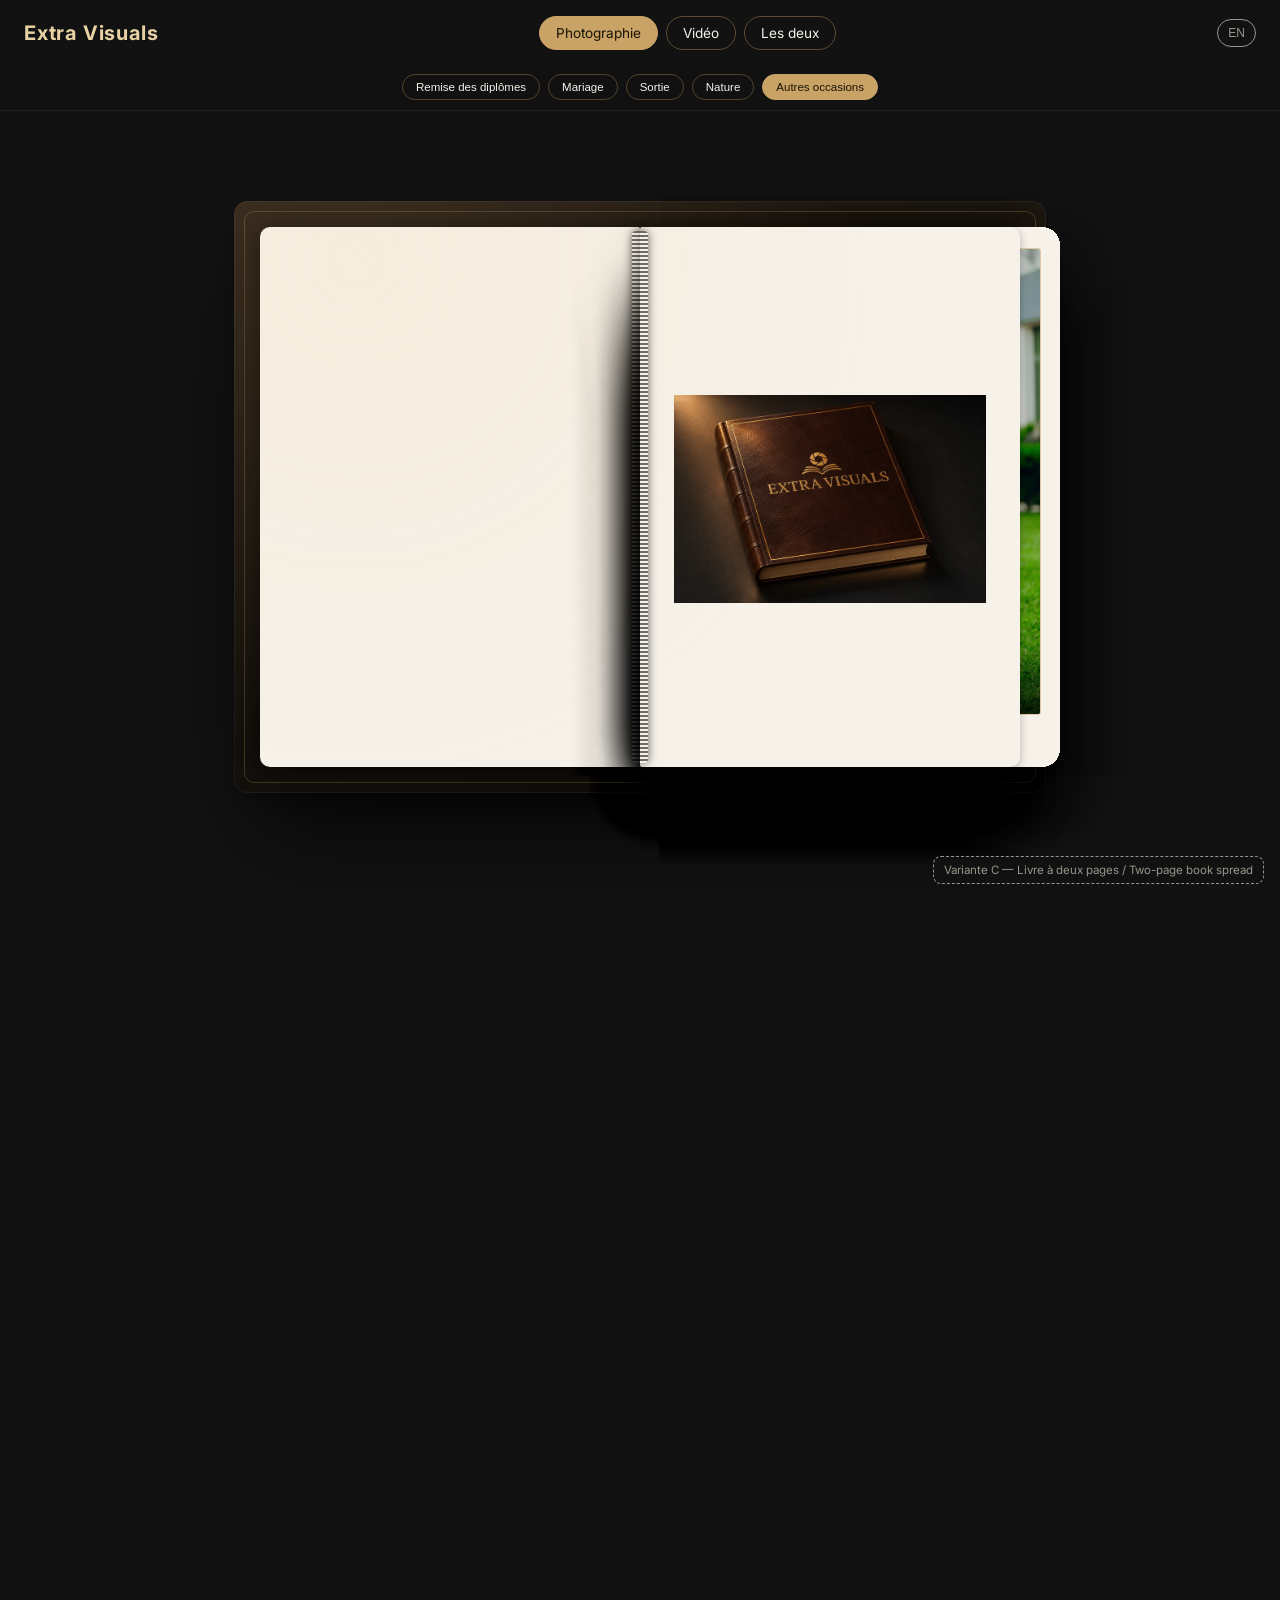
==== variant-c.html @ caba7055 "Initial prototype: Extra Visuals two-page book-flip showcase + booking mockup" ====
<!doctype html>
<html lang="fr">
<head>
<meta charset="utf-8" />
<meta name="viewport" content="width=device-width, initial-scale=1" />
<title>Extra Visuals — Variante C (Livre à deux pages)</title>
<link rel="stylesheet" href="shared/style.css" />
<style>
  /* ---------- closed book (hero) ---------- */
  .closed-book {
    width: min(300px, 62vw);
    margin: 36px auto 0;
    border-radius: 14px;
    overflow: hidden;
    box-shadow:
      0 40px 70px -24px rgba(0,0,0,0.6),
      0 10px 22px -10px rgba(0,0,0,0.45);
  }
  .closed-book img { width: 100%; display: block; }

  /* ---------- category quick-jump nav ---------- */
  .cat-nav {
    position: sticky;
    top: 64px;
    z-index: 40;
    display: flex;
    gap: 8px;
    flex-wrap: wrap;
    justify-content: center;
    padding: 10px 16px;
    background: rgba(18,18,18,0.88);
    backdrop-filter: blur(6px);
    border-bottom: 1px solid rgba(255,255,255,0.06);
  }
  .nav-pill {
    font-size: 0.72rem;
    padding: 6px 13px;
    border-radius: 999px;
    border: 1px solid rgba(201,162,101,0.35);
    background: transparent;
    color: var(--cream);
    cursor: pointer;
    white-space: nowrap;
    transition: background 0.2s, color 0.2s, border-color 0.2s;
  }
  .nav-pill:hover { border-color: var(--gold); }
  .nav-pill[aria-pressed="true"] { background: var(--gold); color: #1a1405; border-color: var(--gold); }

  /* ---------- open two-page spread ---------- */
  .deck { position: relative; }
  .stage {
    position: sticky; top: 0; height: 100vh;
    display: flex; flex-direction: column; align-items: center; justify-content: center;
    overflow: hidden;
  }

  .book-cover {
    position: relative;
    padding: 26px;
    border-radius: 14px;
    background: linear-gradient(160deg, #2b2119, #16120d 55%, #0c0a08);
    box-shadow:
      0 60px 90px -30px rgba(0,0,0,0.8),
      0 12px 30px -14px rgba(0,0,0,0.55),
      inset 0 0 0 1px rgba(255,255,255,0.05);
  }
  .book-cover::before {
    content: ""; position: absolute; inset: 10px;
    border: 1px solid rgba(201,162,101,0.28); border-radius: 10px; pointer-events: none;
  }
  .book-cover::after {
    content: ""; position: absolute; inset: 0; border-radius: 14px;
    background: radial-gradient(circle at 15% 10%, rgba(255,200,120,0.10), transparent 60%);
    pointer-events: none;
  }
  .spine {
    position: absolute; left: 50%; top: 30px; bottom: 30px; width: 16px;
    transform: translateX(-50%);
    border-radius: 4px;
    background: repeating-linear-gradient(to bottom, rgba(0,0,0,0.55) 0 2px, rgba(255,255,255,0.05) 2px 4px);
    box-shadow: 0 0 10px rgba(0,0,0,0.6);
    z-index: 5;
  }
  .pages-wrap {
    position: relative;
    display: flex;
    width: min(760px, 88vw);
    height: min(540px, 60vh);
    box-shadow: 0 0 46px rgba(0,0,0,0.55);
    border-radius: 6px;
  }
  .page-slot { position: relative; width: 50%; height: 100%; }
  .page-slot.right { perspective: 1800px; }

  .page,
  .page-slot.right .face {
    position: absolute; inset: 0;
    background: var(--cream);
    display: flex; flex-direction: column; align-items: center; justify-content: center;
    padding: 22px 20px 18px;
    box-shadow: 0 2px 10px rgba(0,0,0,0.25);
    overflow: hidden;
  }
  .page-slot.left .page { border-radius: 10px 2px 2px 10px; }
  .page-slot.right .face { border-radius: 2px 10px 10px 2px; }

  .page .frame,
  .page-slot.right .face .frame {
    width: 100%; flex: 1;
    border-radius: 2px;
    overflow: hidden;
    position: relative;
    box-shadow: 0 0 0 1px rgba(201,162,101,0.5), 0 0 0 5px var(--cream);
  }
  .page .caption,
  .page-slot.right .face .caption {
    margin-top: 12px;
    font-family: 'Playfair Display', serif;
    font-style: italic;
    font-size: clamp(0.85rem, 1.6vw, 1.1rem);
    color: #2b1d12;
    text-align: center;
  }

  .page-slot.right .card {
    position: absolute; inset: 0;
    transform-style: preserve-3d;
    transform-origin: left center;
    will-change: transform;
  }
  .page-slot.right .face { backface-visibility: hidden; }
  .page-slot.right .face.back {
    transform: rotateY(180deg);
    background: linear-gradient(155deg, #efe7d6, #e2d6ba);
  }

  .cover-flap {
    position: absolute; inset: 0;
    transform-style: preserve-3d;
    transform-origin: left center;
    will-change: transform;
    z-index: 999;
  }
  .cover-flap .face {
    position: absolute; inset: 0;
    backface-visibility: hidden;
    border-radius: 2px 10px 10px 2px;
    overflow: hidden;
    background: linear-gradient(155deg, #2b2119, #16120d 55%, #0c0a08);
    display: flex; align-items: center; justify-content: center;
  }
  .cover-flap .face img {
    max-width: 92%; max-height: 92%; object-fit: contain;
  }

  .shade-overlay {
    position: absolute; inset: 0; background: #000; opacity: 0;
    pointer-events: none; z-index: 3;
  }
  .reveal-shadow {
    position: absolute; inset: 0;
    background: linear-gradient(to right, rgba(0,0,0,0.5), transparent 55%);
    opacity: 0; pointer-events: none;
  }

  .variant-tag {
    position: fixed; bottom: 16px; right: 16px; z-index: 60;
    font-size: 0.72rem; color: var(--muted);
    border: 1px dashed var(--muted); padding: 6px 10px; border-radius: 8px;
    background: rgba(18,18,18,0.8);
  }

  @media (max-width: 620px) {
    .book-cover { padding: 14px; }
    .pages-wrap { width: min(560px, 94vw); height: min(380px, 54vh); }
    .page, .page-slot.right .face { padding: 12px 10px 10px; }
    .page .caption, .page-slot.right .face .caption { font-size: 0.74rem; margin-top: 8px; }
    .spine { width: 10px; }
    .cat-nav { top: 56px; }
  }
</style>
</head>
<body data-lang="fr" data-service="photography">

<div class="topbar" id="top">
  <a class="brand" href="#top">Extra Visuals</a>
  <div class="services">
    <button class="svc-btn" data-svc="photography" aria-pressed="true">
      <span class="fr">Photographie</span><span class="en">Photography</span>
    </button>
    <button class="svc-btn" data-svc="video">
      <span class="fr">Vidéo</span><span class="en">Video</span>
    </button>
    <button class="svc-btn" data-svc="both">
      <span class="fr">Les deux</span><span class="en">Both</span>
    </button>
  </div>
  <button class="lang-toggle" id="langBtn">EN</button>
</div>

<div class="cat-nav" id="catNav"></div>

<main id="decks"></main>

<div class="site-footer">
  <p class="fr">Prototype d'animation — aucune réservation réelle n'est enregistrée ici.</p>
  <p class="en">Animation prototype — no real booking is recorded here.</p>
</div>

<div class="variant-tag">Variante C — Livre à deux pages / Two-page book spread</div>

<script src="shared/data.js"></script>
<script>
  const root = document.getElementById('decks');
  const catNav = document.getElementById('catNav');

  function pageInner(entry) {
    let thumb;
    if (entry.img) {
      thumb = `<img src="${entry.img}" alt="" loading="lazy" style="width:100%;height:100%;object-fit:cover;display:block;" />`;
    } else {
      const bg = gradientFor(entry.seed);
      thumb = entry.kind === 'video'
        ? `<div class="video-thumb" style="background:${bg}"><div class="play"></div></div>`
        : `<div class="photo-thumb" style="background:${bg}"><div class="camera"></div></div>`;
    }
    const overlay = `
      <div class="overlay">
        <button class="cta primary" onclick="location.href='booking.html'">
          <span class="fr">${STRINGS.fr.bookNow}</span><span class="en">${STRINGS.en.bookNow}</span>
        </button>
        <button class="cta ghost" onclick="location.href='booking.html'">
          <span class="fr">${STRINGS.fr.checkAvail}</span><span class="en">${STRINGS.en.checkAvail}</span>
        </button>
      </div>`;
    return `<div class="frame">${thumb}${overlay}</div><div class="caption"><span class="fr">${entry.catFr}</span><span class="en">${entry.catEn}</span></div>`;
  }

  function flattenForService(service) {
    const svcList = service === 'both' ? ['photography', 'video'] : [service];
    const flat = [];
    svcList.forEach((svc) => {
      CATEGORIES[svc].forEach((cat) => {
        itemsFor(cat, 3).forEach((item) => {
          flat.push({ ...item, catKey: cat.key, catFr: cat.fr, catEn: cat.en });
        });
      });
    });
    return flat;
  }

  function buildCard(entry, i, total) {
    const card = document.createElement('div');
    card.className = 'card';
    card.style.zIndex = total - i;
    card.dataset.i = i;

    const front = document.createElement('div');
    front.className = 'face front';
    front.innerHTML = pageInner(entry);

    const shade = document.createElement('div');
    shade.className = 'shade-overlay';
    front.appendChild(shade);

    const back = document.createElement('div');
    back.className = 'face back';

    const revealShadow = document.createElement('div');
    revealShadow.className = 'reveal-shadow';

    card.appendChild(front);
    card.appendChild(back);
    card.appendChild(revealShadow);
    return card;
  }

  function buildCatNav(flat) {
    catNav.innerHTML = '';
    const seen = new Set();
    flat.forEach((entry, idx) => {
      if (seen.has(entry.catKey)) return;
      seen.add(entry.catKey);
      const btn = document.createElement('button');
      btn.className = 'nav-pill';
      btn.dataset.idx = idx;
      btn.dataset.cat = entry.catKey;
      btn.innerHTML = `<span class="fr">${entry.catFr}</span><span class="en">${entry.catEn}</span>`;
      btn.addEventListener('click', () => jumpToIndex(idx));
      catNav.appendChild(btn);
    });
  }

  function jumpToIndex(idx) {
    const deck = document.querySelector('.deck');
    if (!deck) return;
    const n = deck._items.length;
    const totalSteps = n + 1;
    const rect = deck.getBoundingClientRect();
    const deckTop = window.scrollY + rect.top;
    const total = deck.offsetHeight - window.innerHeight;
    const target = deckTop + ((idx + 1) / totalSteps) * total;
    window.scrollTo({ top: Math.max(target, 0), behavior: 'smooth' });
  }

  function render(service) {
    root.innerHTML = '';
    const flat = flattenForService(service);
    const n = flat.length;

    const deck = document.createElement('section');
    deck.className = 'deck';
    deck.style.height = `${(n + 1) * 95}vh`;
    deck._items = flat;

    const stage = document.createElement('div');
    stage.className = 'stage';

    const cover = document.createElement('div');
    cover.className = 'book-cover';
    const spine = document.createElement('div');
    spine.className = 'spine';
    const pagesWrap = document.createElement('div');
    pagesWrap.className = 'pages-wrap';

    const leftSlot = document.createElement('div');
    leftSlot.className = 'page-slot left';
    const leftPage = document.createElement('div');
    leftPage.className = 'page';
    leftSlot.appendChild(leftPage);
    deck._leftPage = leftPage;
    deck.dataset.leftIdx = 'blank';

    const rightSlot = document.createElement('div');
    rightSlot.className = 'page-slot right';
    flat.forEach((entry, i) => rightSlot.appendChild(buildCard(entry, i, n)));

    const coverFlap = document.createElement('div');
    coverFlap.className = 'cover-flap';
    coverFlap.innerHTML = `<div class="face"><img src="assets/cover.webp" alt="Extra Visuals" /></div>`;
    rightSlot.appendChild(coverFlap);
    deck._coverFlap = coverFlap;

    pagesWrap.appendChild(leftSlot);
    pagesWrap.appendChild(rightSlot);
    cover.appendChild(spine);
    cover.appendChild(pagesWrap);
    stage.appendChild(cover);
    deck.appendChild(stage);
    root.appendChild(deck);

    buildCatNav(flat);
    updateBooks();
  }

  function clamp(v, a, b) { return Math.max(a, Math.min(b, v)); }

  // A single turn-progress formula reused for the cover and every page:
  // full opacity for the first half of the turn, fading out over the second
  // half — this guarantees the (mirrored) reverse of a turning face never
  // shows, regardless of whether the renderer honours backface-visibility.
  function turnOpacity(local) {
    return local <= 0.5 ? 1 : 1 - (local - 0.5) * 2;
  }

  function updateBooks() {
    document.querySelectorAll('.deck').forEach((deck) => {
      const items = deck._items;
      const n = items.length;
      const totalSteps = n + 1; // step 0 = cover opening, steps 1..n = item 0..n-1 flipping

      const rect = deck.getBoundingClientRect();
      const total = rect.height - window.innerHeight;
      const scrolled = clamp(-rect.top, 0, Math.max(total, 1));
      const progress = total > 0 ? scrolled / total : 0;

      const pos = progress * totalSteps;
      const current = Math.floor(clamp(pos, 0, totalSteps - 0.0001));
      const currentLocal = clamp(pos - current, 0, 1);

      const inCoverPhase = current === 0;
      const itemIdx = inCoverPhase ? 0 : current - 1;
      const itemLocal = inCoverPhase ? 0 : currentLocal;
      const coverLocal = inCoverPhase ? currentLocal : 1;

      // cover flap
      const flap = deck._coverFlap;
      flap.style.transform = `rotateY(${-180 * coverLocal}deg)`;
      flap.style.opacity = `${turnOpacity(coverLocal)}`;
      flap.style.pointerEvents = coverLocal > 0 ? 'none' : 'auto';
      flap.style.visibility = coverLocal >= 1 ? 'hidden' : 'visible';

      // left page: blank ("inside front cover") until a page has actually settled
      let leftIdx = null;
      if (!inCoverPhase) {
        leftIdx = itemLocal >= 0.5 ? itemIdx : itemIdx - 1;
        if (leftIdx < 0) leftIdx = null;
      }
      const leftKey = leftIdx === null ? 'blank' : String(leftIdx);
      if (deck.dataset.leftIdx !== leftKey) {
        deck.dataset.leftIdx = leftKey;
        deck._leftPage.innerHTML = leftIdx === null ? '' : pageInner(items[leftIdx]);
        if (leftIdx !== null) {
          const activeCat = items[leftIdx].catKey;
          catNav.querySelectorAll('.nav-pill').forEach((btn) => {
            btn.setAttribute('aria-pressed', btn.dataset.cat === activeCat ? 'true' : 'false');
          });
        }
      }

      deck.querySelectorAll('.page-slot.right .card').forEach((card) => {
        const idx = Number(card.dataset.i);
        const shade = card.querySelector('.shade-overlay');
        const reveal = card.querySelector('.reveal-shadow');

        if (idx < itemIdx) {
          card.style.transform = `rotateY(-180deg)`;
          card.style.pointerEvents = 'none';
          card.style.opacity = '0';
          card.style.visibility = 'hidden';
          if (shade) shade.style.opacity = '0';
          if (reveal) reveal.style.opacity = '0';
        } else if (idx === itemIdx) {
          card.style.visibility = 'visible';
          card.style.transform = `rotateY(${-180 * itemLocal}deg)`;
          card.style.pointerEvents = itemLocal > 0.5 || inCoverPhase ? 'none' : 'auto';
          card.style.opacity = `${turnOpacity(itemLocal)}`;
          if (shade) shade.style.opacity = `${Math.sin(itemLocal * Math.PI) * 0.5}`;
          if (reveal) reveal.style.opacity = '0';
        } else {
          const depth = idx - itemIdx;
          card.style.visibility = 'visible';
          card.style.opacity = '1';
          card.style.transform = `translateY(${depth * 4}px) scale(${1 - depth * 0.015}) rotateY(0deg)`;
          card.style.pointerEvents = 'none';
          if (shade) shade.style.opacity = '0';
          if (reveal) reveal.style.opacity = depth === 1 ? `${(1 - itemLocal) * 0.35}` : '0';
        }
      });
    });
  }

  let ticking = false;
  window.addEventListener('scroll', () => {
    if (!ticking) {
      requestAnimationFrame(() => { updateBooks(); ticking = false; });
      ticking = true;
    }
  });
  window.addEventListener('resize', updateBooks);

  document.querySelectorAll('.svc-btn').forEach((btn) => {
    btn.addEventListener('click', () => {
      document.querySelectorAll('.svc-btn').forEach((b) => b.setAttribute('aria-pressed', 'false'));
      btn.setAttribute('aria-pressed', 'true');
      document.body.setAttribute('data-service', btn.dataset.svc);
      render(btn.dataset.svc);
      window.scrollTo({ top: 0, behavior: 'instant' });
    });
  });

  document.getElementById('langBtn').addEventListener('click', () => {
    const b = document.body;
    const next = b.getAttribute('data-lang') === 'fr' ? 'en' : 'fr';
    b.setAttribute('data-lang', next);
    document.getElementById('langBtn').textContent = next === 'fr' ? 'EN' : 'FR';
  });

  render('photography');
</script>
</body>
</html>
---- shared/style.css ----
@import url('https://fonts.googleapis.com/css2?family=Playfair+Display:wght@600;700&family=Inter:wght@400;500;600&display=swap');

:root {
  color-scheme: dark;
  --ink: #121212;
  --panel: #1a1a1a;
  --cream: #f6f1e9;
  --gold: #c9a265;
  --gold-soft: #e7d2a4;
  --muted: #9a958b;
}

* { box-sizing: border-box; }
html, body { margin: 0; padding: 0; }
body {
  background: var(--ink);
  color: var(--cream);
  font-family: 'Inter', sans-serif;
  overflow-x: hidden;
}
h1, h2, h3 { font-family: 'Playfair Display', serif; margin: 0; }

/* language toggle */
body[data-lang="fr"] .en { display: none; }
body[data-lang="en"] .fr { display: none; }

a { color: inherit; text-decoration: none; }

/* ---------- top bar ---------- */
.topbar {
  position: fixed;
  top: 0; left: 0; right: 0;
  z-index: 50;
  display: flex;
  align-items: center;
  justify-content: space-between;
  padding: 16px 24px;
  background: linear-gradient(to bottom, rgba(18,18,18,0.95), rgba(18,18,18,0));
  backdrop-filter: blur(4px);
}
.brand { font-size: 1.25rem; font-weight: 700; letter-spacing: 0.04em; color: var(--gold-soft); }
.services { display: flex; gap: 8px; }
.svc-btn {
  font-family: 'Inter', sans-serif;
  font-size: 0.85rem;
  padding: 8px 16px;
  border-radius: 999px;
  border: 1px solid rgba(201,162,101,0.4);
  background: transparent;
  color: var(--cream);
  cursor: pointer;
  transition: all 0.2s ease;
}
.svc-btn:hover { border-color: var(--gold); }
.svc-btn[aria-pressed="true"] { background: var(--gold); color: #1a1405; border-color: var(--gold); }
.lang-toggle {
  font-size: 0.75rem;
  padding: 6px 10px;
  border-radius: 999px;
  border: 1px solid var(--muted);
  background: transparent;
  color: var(--muted);
  cursor: pointer;
}
.lang-toggle:hover { color: var(--cream); border-color: var(--cream); }

/* ---------- hero ---------- */
.hero {
  min-height: 70vh;
  display: flex;
  flex-direction: column;
  align-items: center;
  justify-content: center;
  text-align: center;
  padding: 120px 24px 40px;
}
.hero .kicker { color: var(--gold); font-size: 0.85rem; letter-spacing: 0.15em; text-transform: uppercase; margin-bottom: 12px; }
.hero h1 { font-size: clamp(2rem, 5vw, 3.4rem); max-width: 820px; line-height: 1.15; }
.hero p { color: var(--muted); margin-top: 16px; font-size: 1rem; }
.scroll-hint { margin-top: 48px; font-size: 0.75rem; color: var(--muted); letter-spacing: 0.1em; text-transform: uppercase; }
.scroll-hint::after { content: "↓"; display: block; margin-top: 6px; animation: bob 1.6s ease-in-out infinite; }
@keyframes bob { 0%,100% { transform: translateY(0); } 50% { transform: translateY(6px); } }

/* ---------- category label ---------- */
.cat-label {
  font-size: clamp(1.4rem, 3vw, 2rem);
  color: var(--gold-soft);
  display: flex;
  align-items: center;
  gap: 10px;
}
.cat-label .idx { color: var(--muted); font-family: 'Inter', sans-serif; font-size: 0.9rem; }

/* ---------- card (shared look) ---------- */
.card {
  position: relative;
  width: min(420px, 82vw);
  border-radius: 18px;
  overflow: hidden;
  box-shadow: 0 30px 60px -20px rgba(0,0,0,0.6);
  background: var(--panel);
}
.card img { width: 100%; height: 100%; object-fit: cover; display: block; }
.card .video-thumb {
  width: 100%; height: 100%;
  background: linear-gradient(135deg, #2a2a2a, #3a3326, #2a2a2a);
  display: flex; align-items: center; justify-content: center;
  position: relative;
}
.card .video-thumb .play {
  width: 64px; height: 64px; border-radius: 50%;
  background: rgba(201,162,101,0.9);
  display: flex; align-items: center; justify-content: center;
}
.card .video-thumb .play::after {
  content: "";
  border-left: 18px solid #1a1a1a;
  border-top: 11px solid transparent;
  border-bottom: 11px solid transparent;
  margin-left: 4px;
}
.card .photo-thumb {
  width: 100%; height: 100%;
  display: flex; align-items: center; justify-content: center;
}
.card .photo-thumb .camera {
  width: 72px; height: 50px;
  border-radius: 10px;
  background: rgba(246,241,233,0.12);
  position: relative;
}
.card .photo-thumb .camera::before {
  content: "";
  position: absolute; top: -11px; left: 16px;
  width: 22px; height: 13px;
  border-radius: 4px 4px 0 0;
  background: rgba(246,241,233,0.12);
}
.card .photo-thumb .camera::after {
  content: "";
  position: absolute; inset: 0; margin: auto;
  width: 24px; height: 24px;
  border-radius: 50%;
  border: 3px solid rgba(201,162,101,0.9);
}
.card .overlay {
  position: absolute; left: 0; right: 0; bottom: 0;
  padding: 18px;
  background: linear-gradient(to top, rgba(0,0,0,0.75), rgba(0,0,0,0));
  display: flex; gap: 8px; flex-wrap: wrap;
}
.cta {
  font-size: 0.78rem;
  padding: 9px 14px;
  border-radius: 999px;
  font-weight: 600;
  cursor: pointer;
  border: none;
}
.cta.primary { background: var(--gold); color: #1a1405; }
.cta.ghost { background: rgba(255,255,255,0.12); color: var(--cream); border: 1px solid rgba(255,255,255,0.3); }

/* ---------- footer ---------- */
.site-footer {
  text-align: center;
  padding: 60px 24px 100px;
  color: var(--muted);
  font-size: 0.85rem;
}
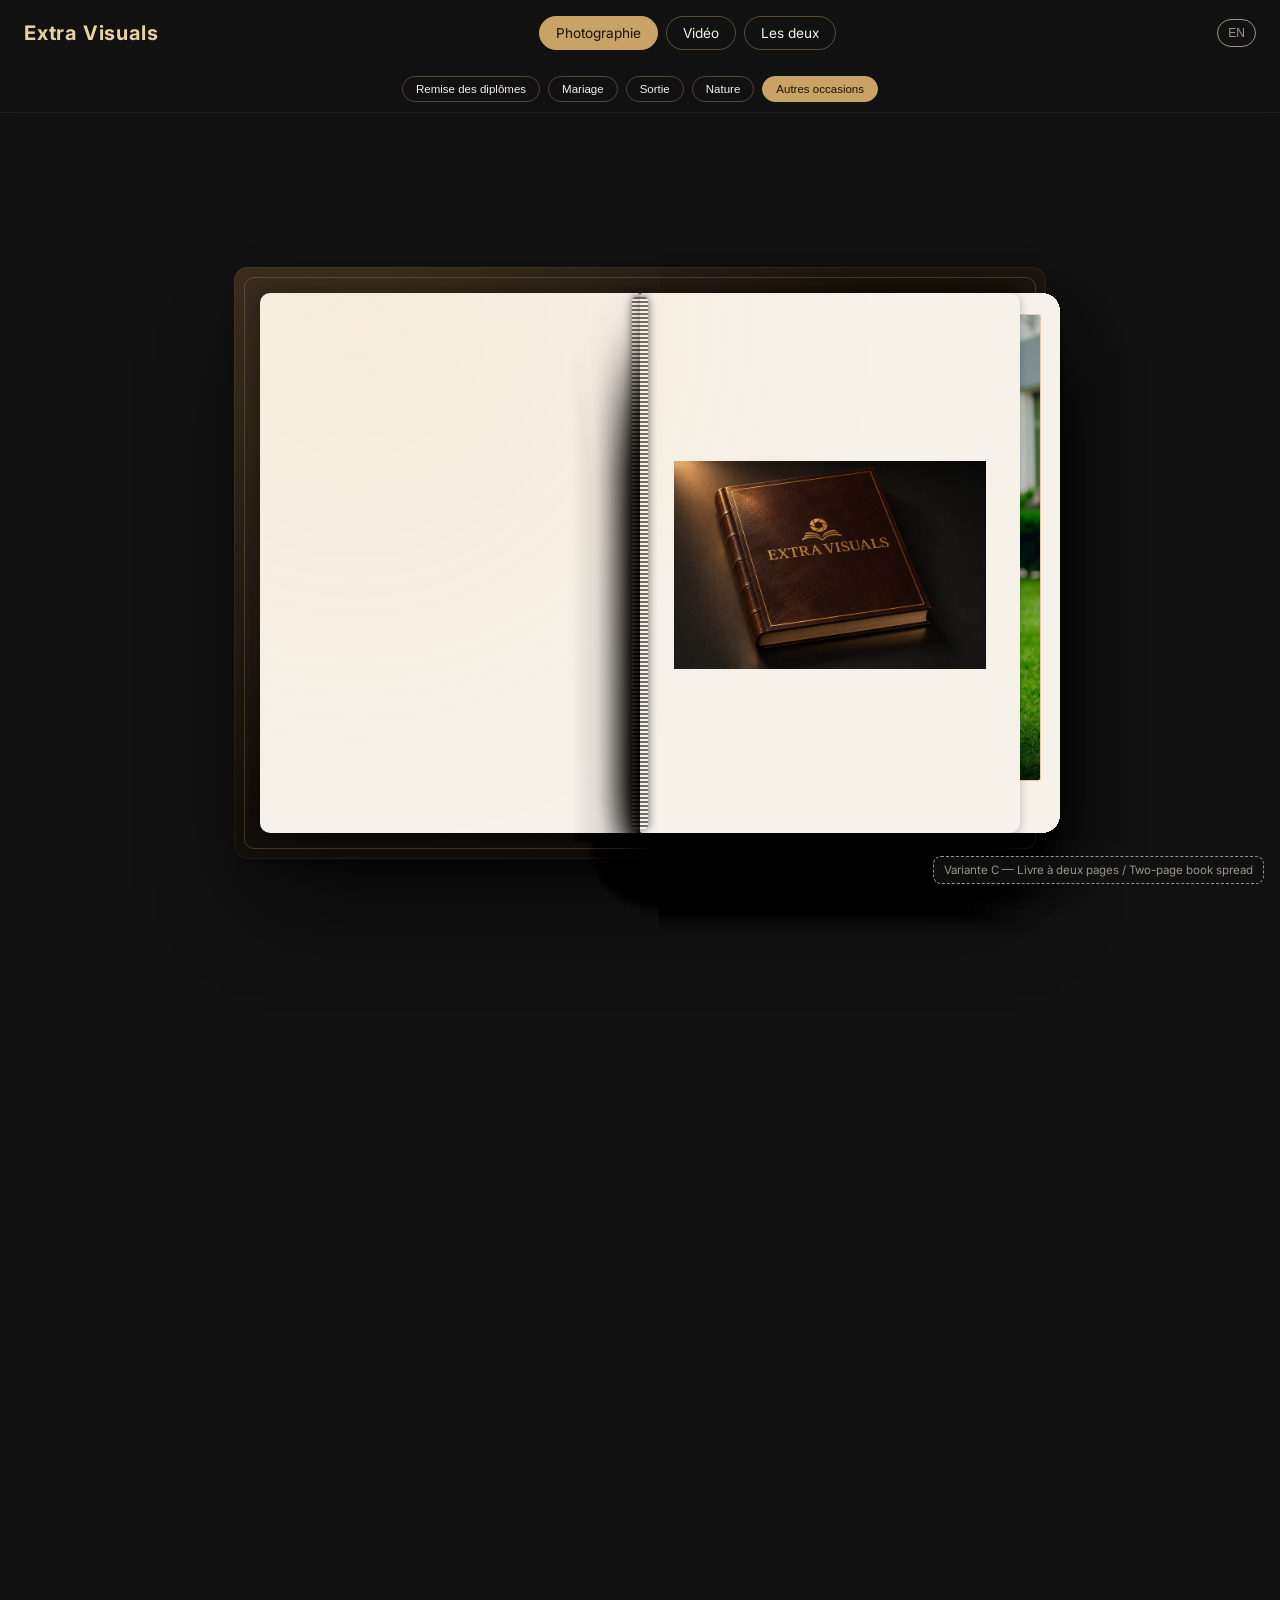
==== commit 2c78efda: "Fix mobile layout: stick topbar+nav together, prevent book overflow" ====
--- a/variant-c.html
+++ b/variant-c.html
@@ -18,10 +18,19 @@
   }
   .closed-book img { width: 100%; display: block; }
 
+  /* topbar + category nav stick together as one unit, so neither has to
+     guess the other's height (which changes when the topbar wraps on
+     narrow screens) */
+  .sticky-head {
+    position: sticky;
+    top: 0;
+    z-index: 50;
+  }
+  .sticky-head .topbar { position: static; }
+
   /* ---------- category quick-jump nav ---------- */
   .cat-nav {
-    position: sticky;
-    top: 64px;
+    position: static;
     z-index: 40;
     display: flex;
     gap: 8px;
@@ -176,29 +185,33 @@
     .page, .page-slot.right .face { padding: 12px 10px 10px; }
     .page .caption, .page-slot.right .face .caption { font-size: 0.74rem; margin-top: 8px; }
     .spine { width: 10px; }
-    .cat-nav { top: 56px; }
+  }
+
+  @media (max-width: 460px) {
+    .pages-wrap { width: calc(100vw - 56px); }
   }
 </style>
 </head>
 <body data-lang="fr" data-service="photography">
 
-<div class="topbar" id="top">
-  <a class="brand" href="#top">Extra Visuals</a>
-  <div class="services">
-    <button class="svc-btn" data-svc="photography" aria-pressed="true">
-      <span class="fr">Photographie</span><span class="en">Photography</span>
-    </button>
-    <button class="svc-btn" data-svc="video">
-      <span class="fr">Vidéo</span><span class="en">Video</span>
-    </button>
-    <button class="svc-btn" data-svc="both">
-      <span class="fr">Les deux</span><span class="en">Both</span>
-    </button>
+<div class="sticky-head" id="top">
+  <div class="topbar">
+    <a class="brand" href="#top">Extra Visuals</a>
+    <div class="services">
+      <button class="svc-btn" data-svc="photography" aria-pressed="true">
+        <span class="fr">Photographie</span><span class="en">Photography</span>
+      </button>
+      <button class="svc-btn" data-svc="video">
+        <span class="fr">Vidéo</span><span class="en">Video</span>
+      </button>
+      <button class="svc-btn" data-svc="both">
+        <span class="fr">Les deux</span><span class="en">Both</span>
+      </button>
+    </div>
+    <button class="lang-toggle" id="langBtn">EN</button>
   </div>
-  <button class="lang-toggle" id="langBtn">EN</button>
+  <div class="cat-nav" id="catNav"></div>
 </div>
-
-<div class="cat-nav" id="catNav"></div>
 
 <main id="decks"></main>
 
--- a/shared/style.css
+++ b/shared/style.css
@@ -63,6 +63,11 @@
   cursor: pointer;
 }
 .lang-toggle:hover { color: var(--cream); border-color: var(--cream); }
+
+@media (max-width: 640px) {
+  .topbar { flex-wrap: wrap; row-gap: 8px; padding: 12px 16px; }
+  .services { order: 3; flex: 1 1 100%; justify-content: center; flex-wrap: wrap; }
+}
 
 /* ---------- hero ---------- */
 .hero {
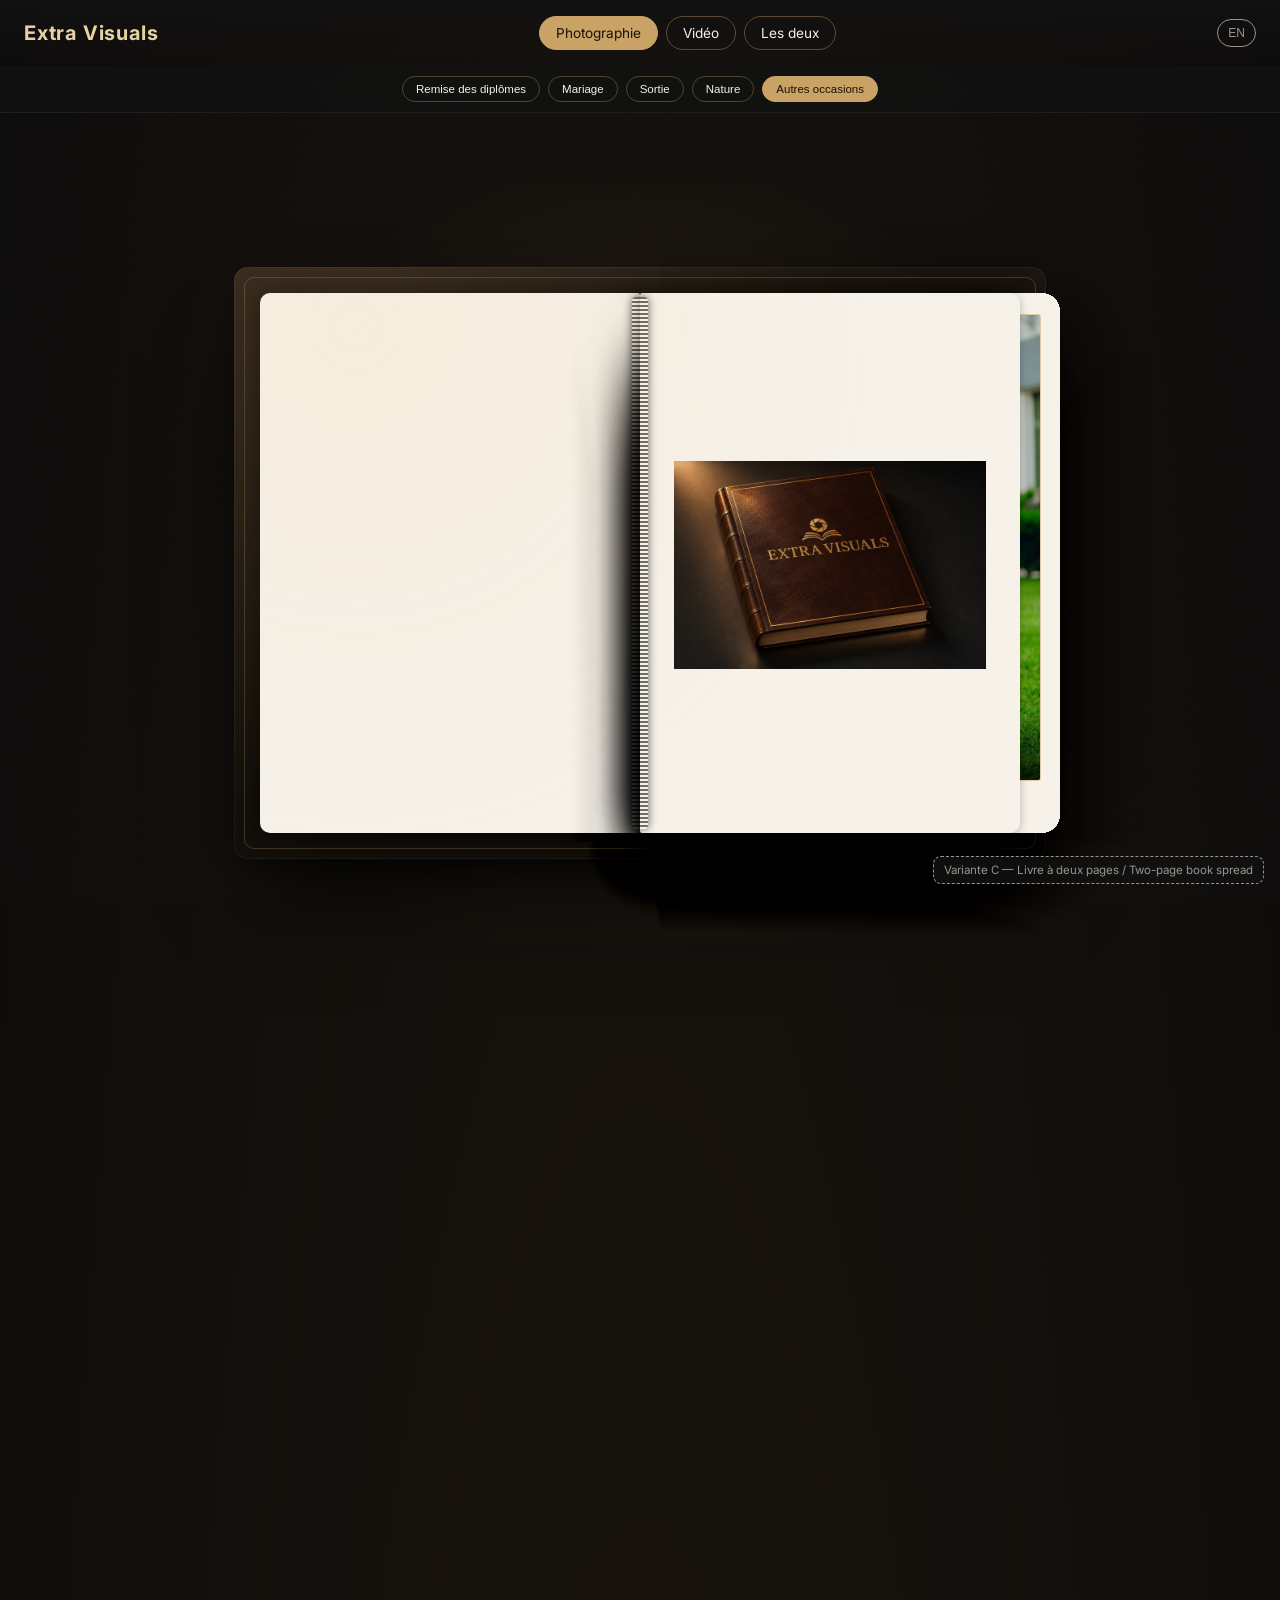
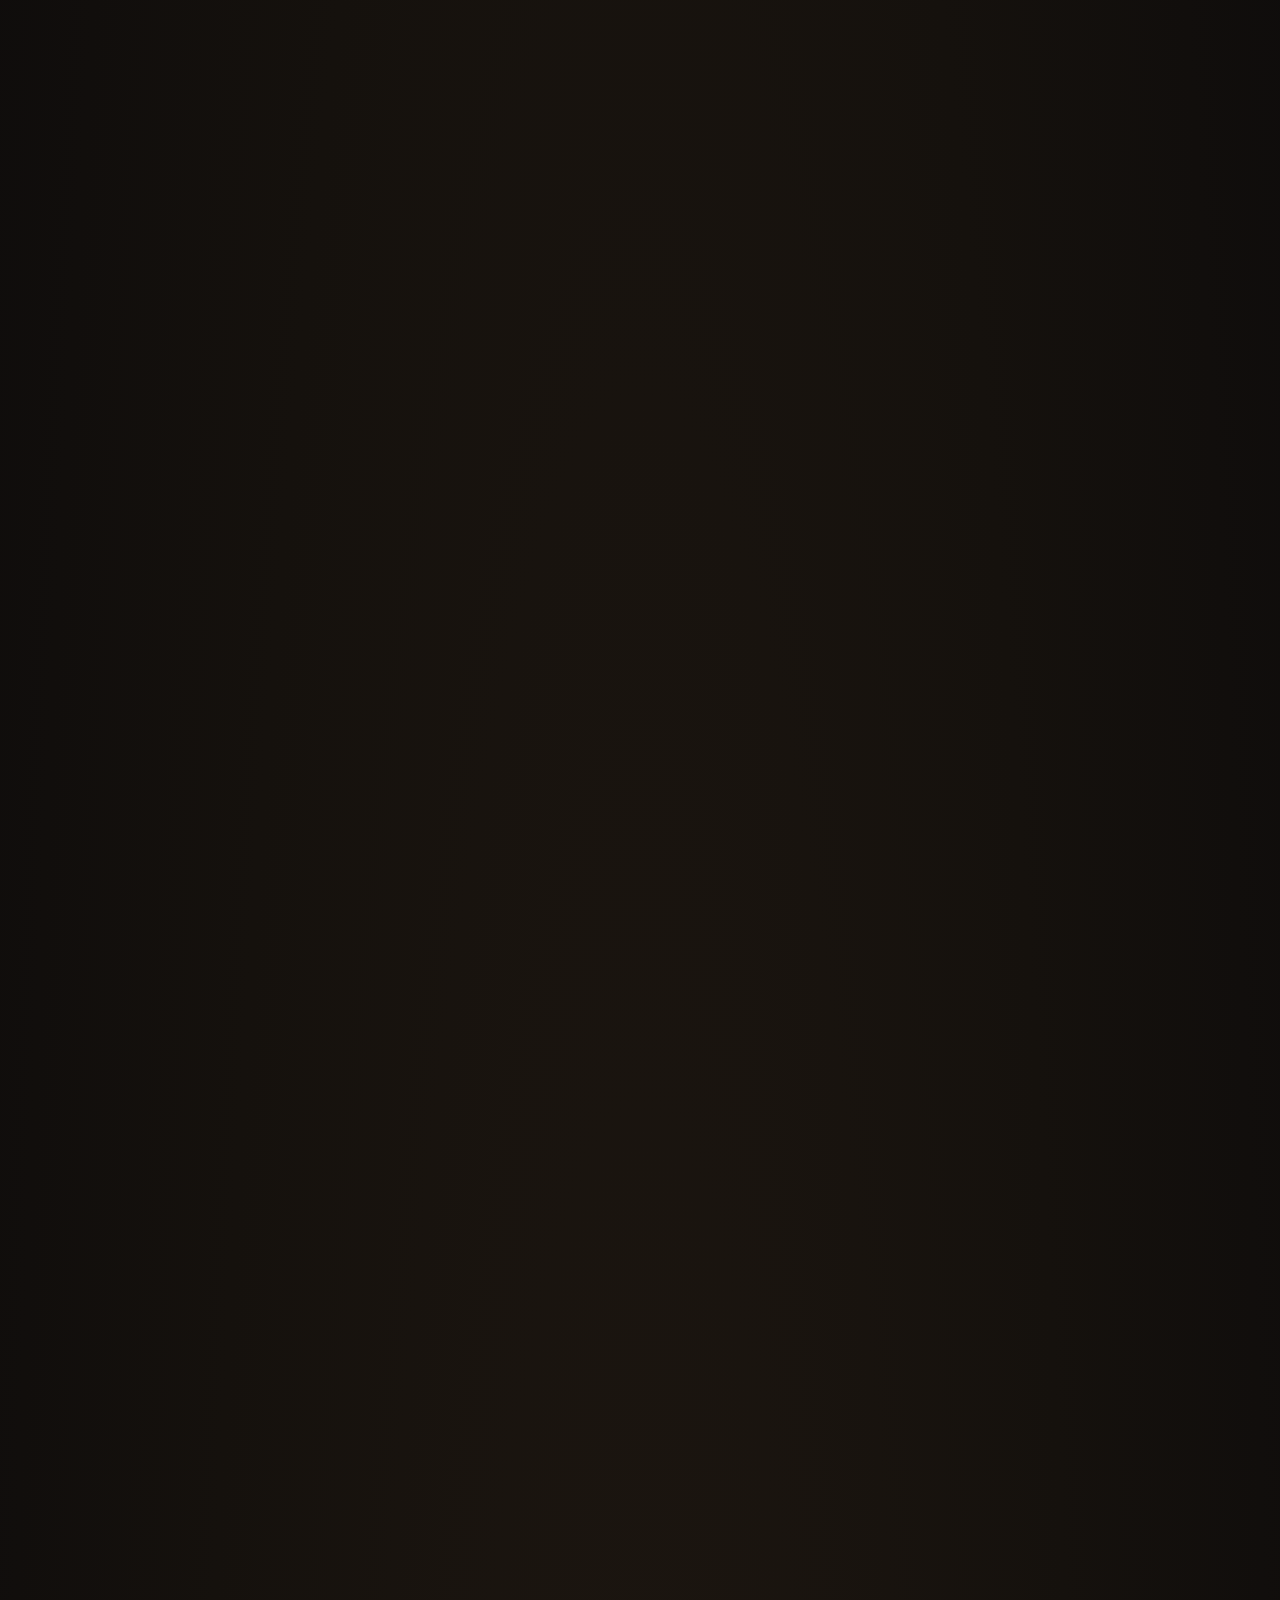
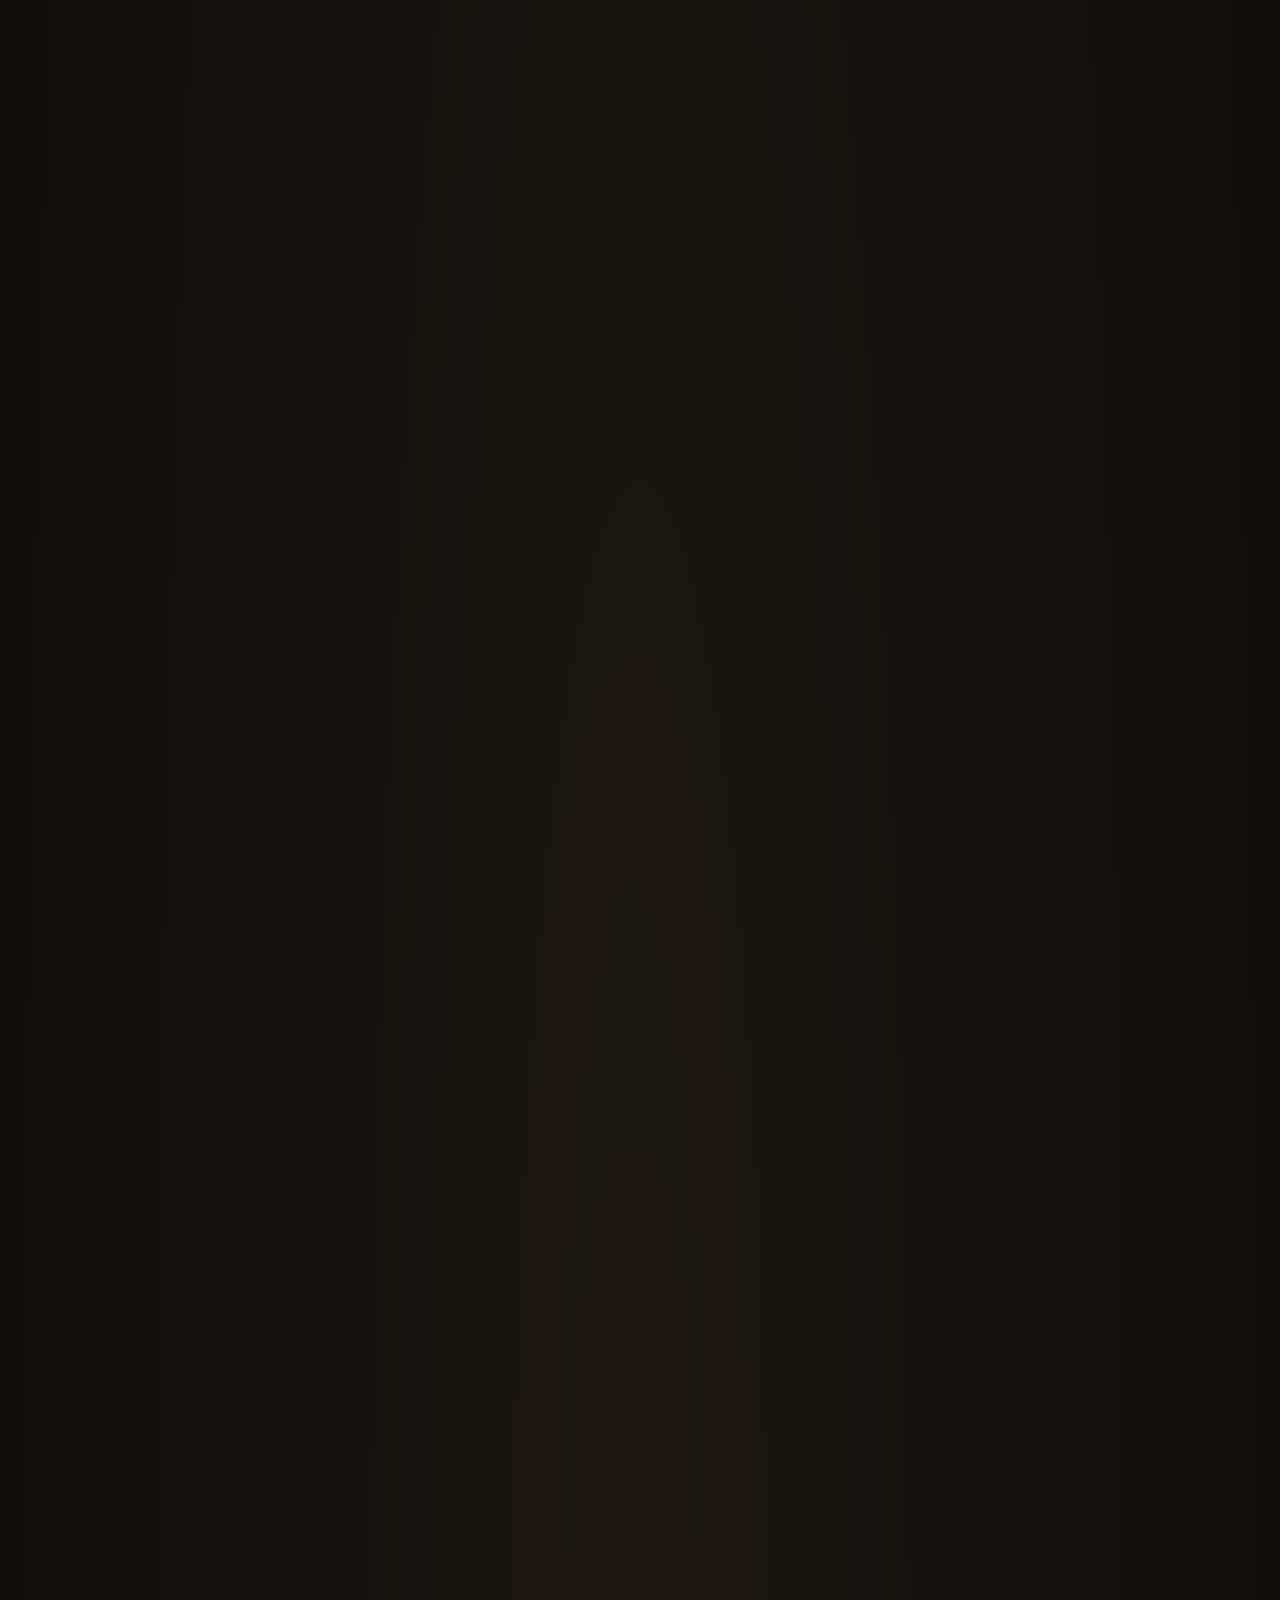
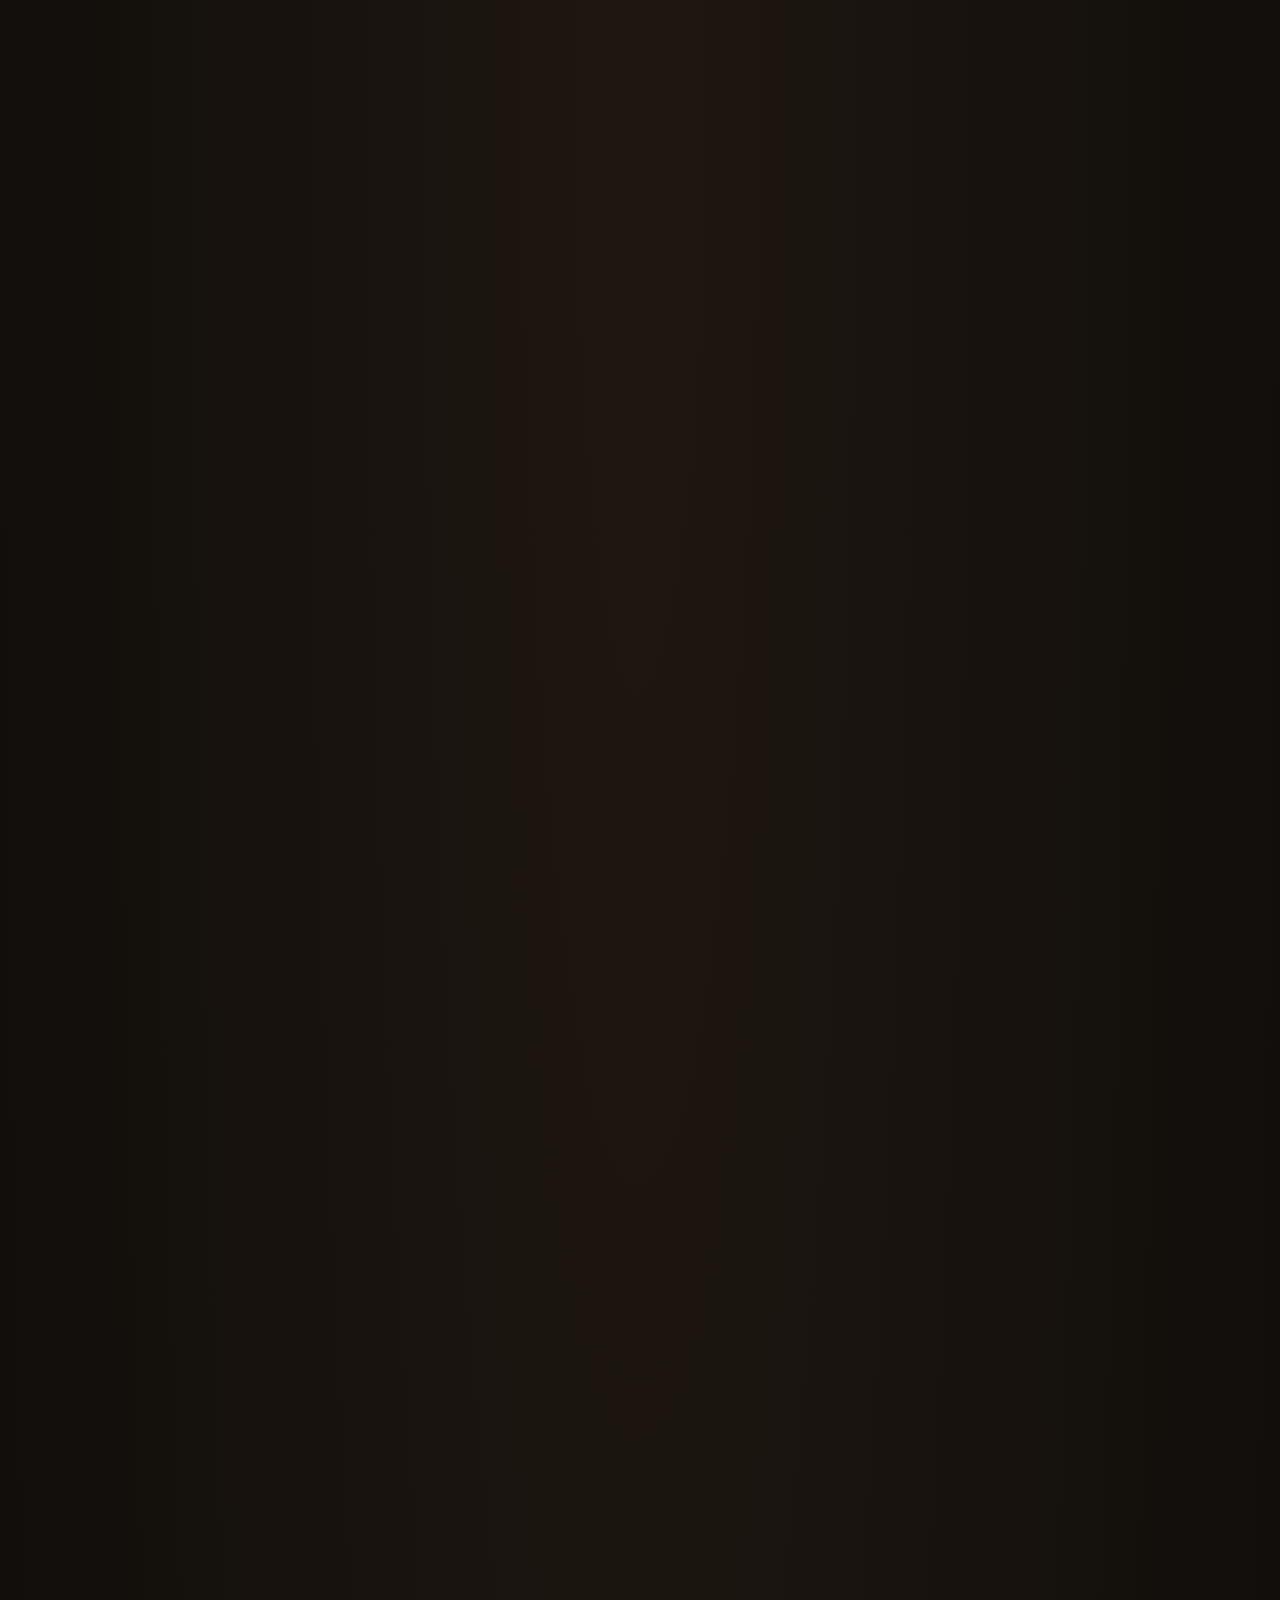
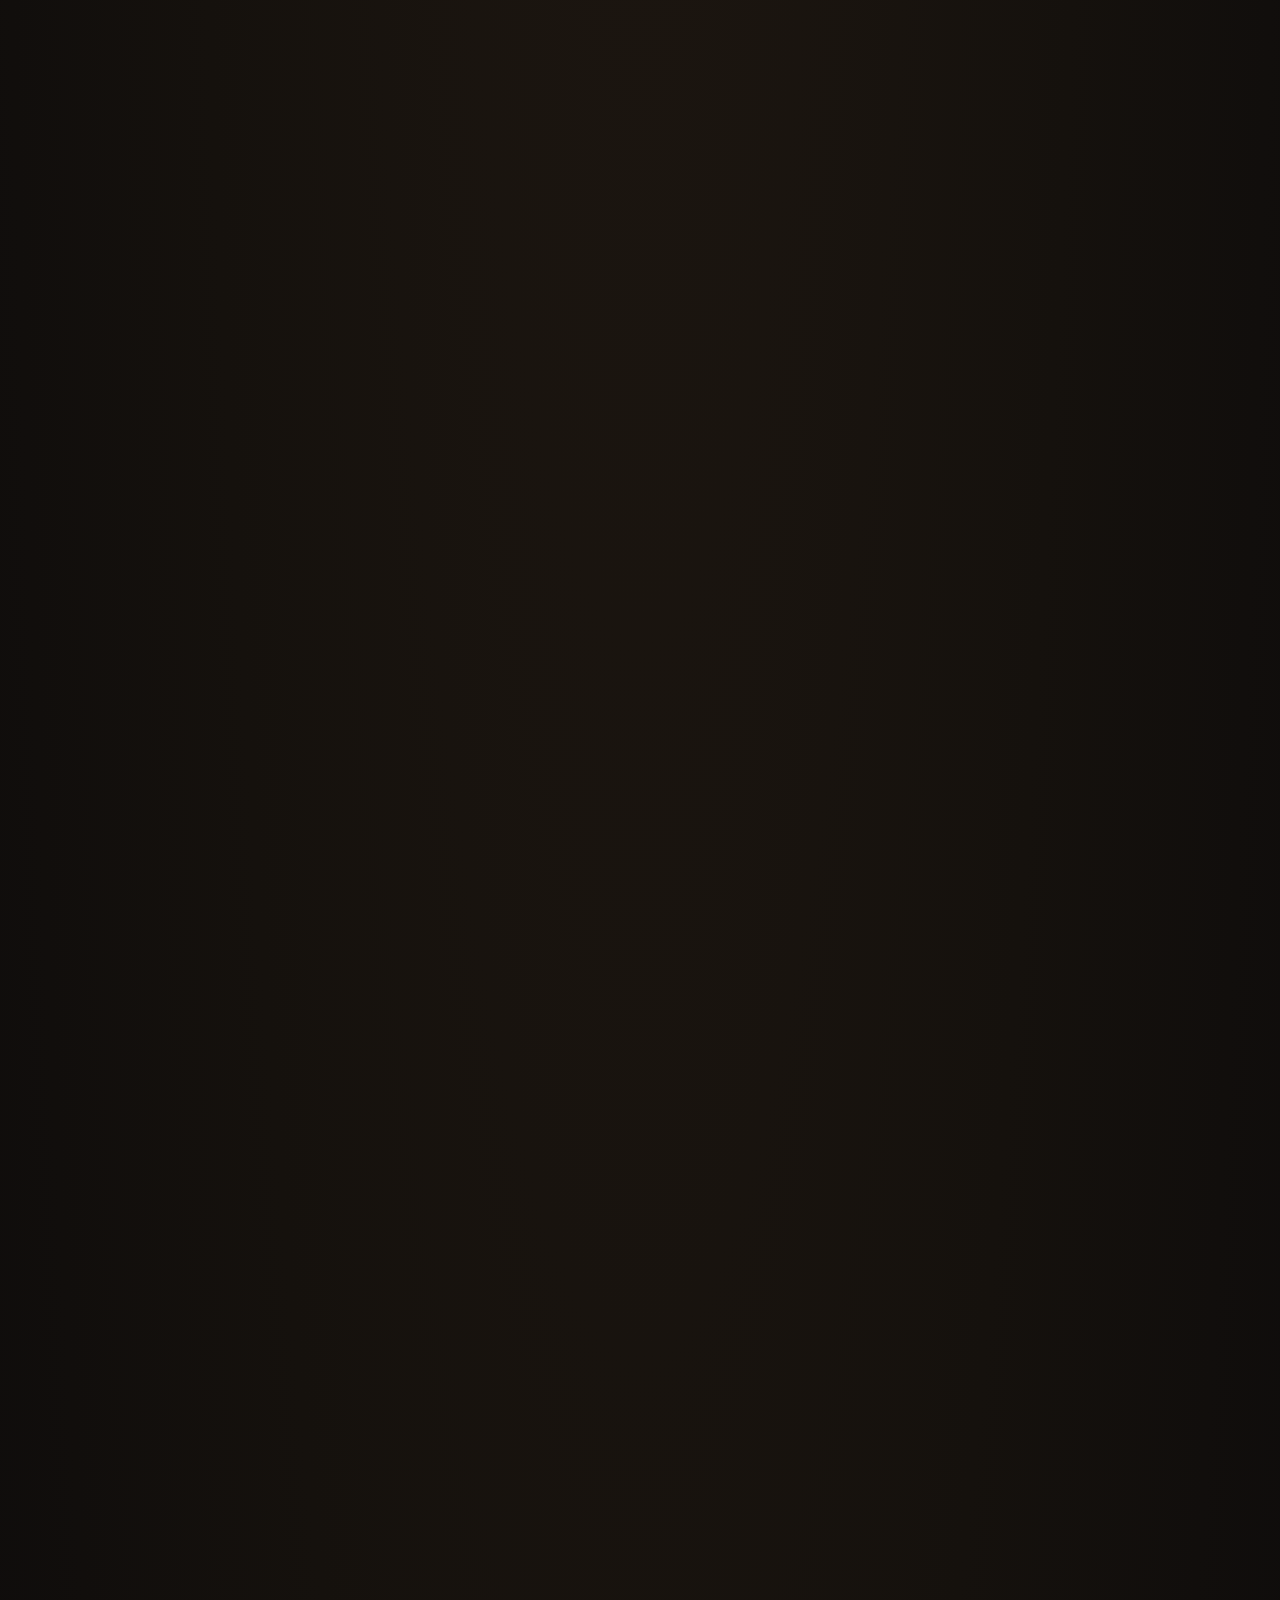
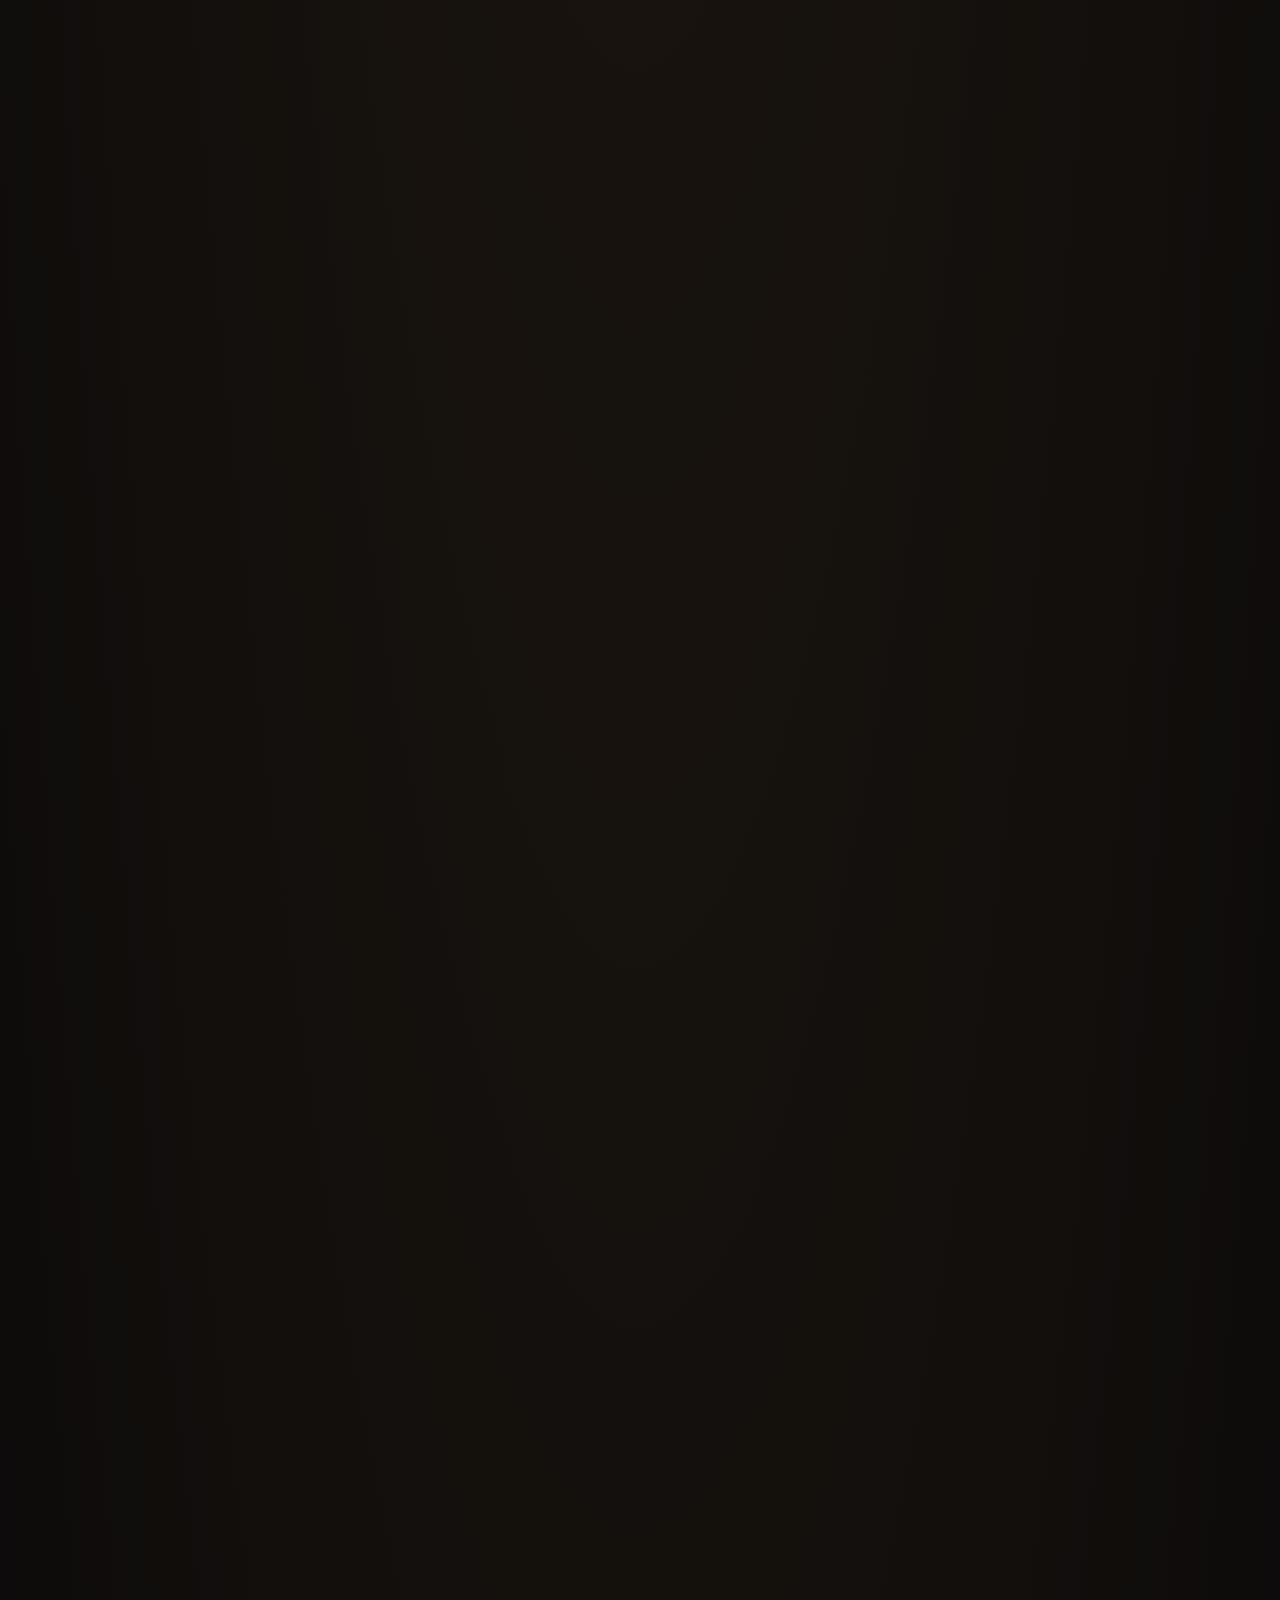
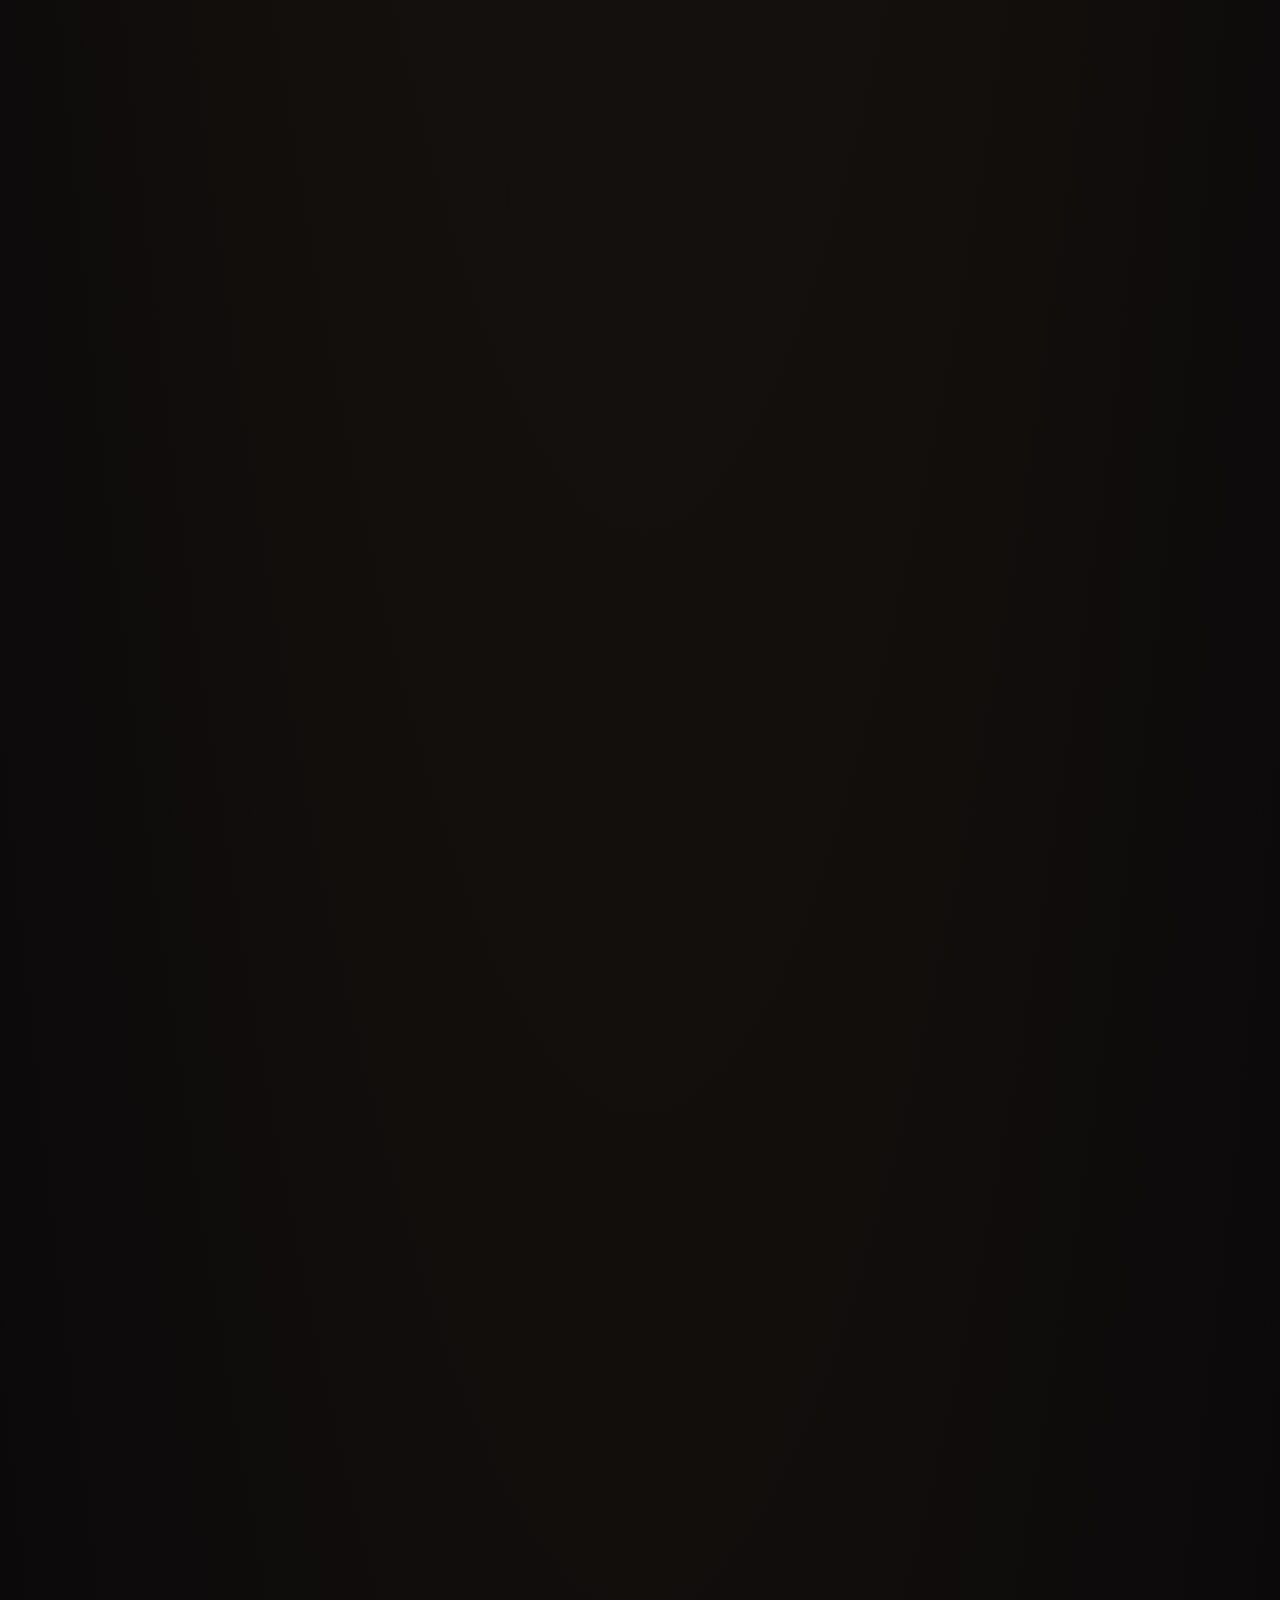
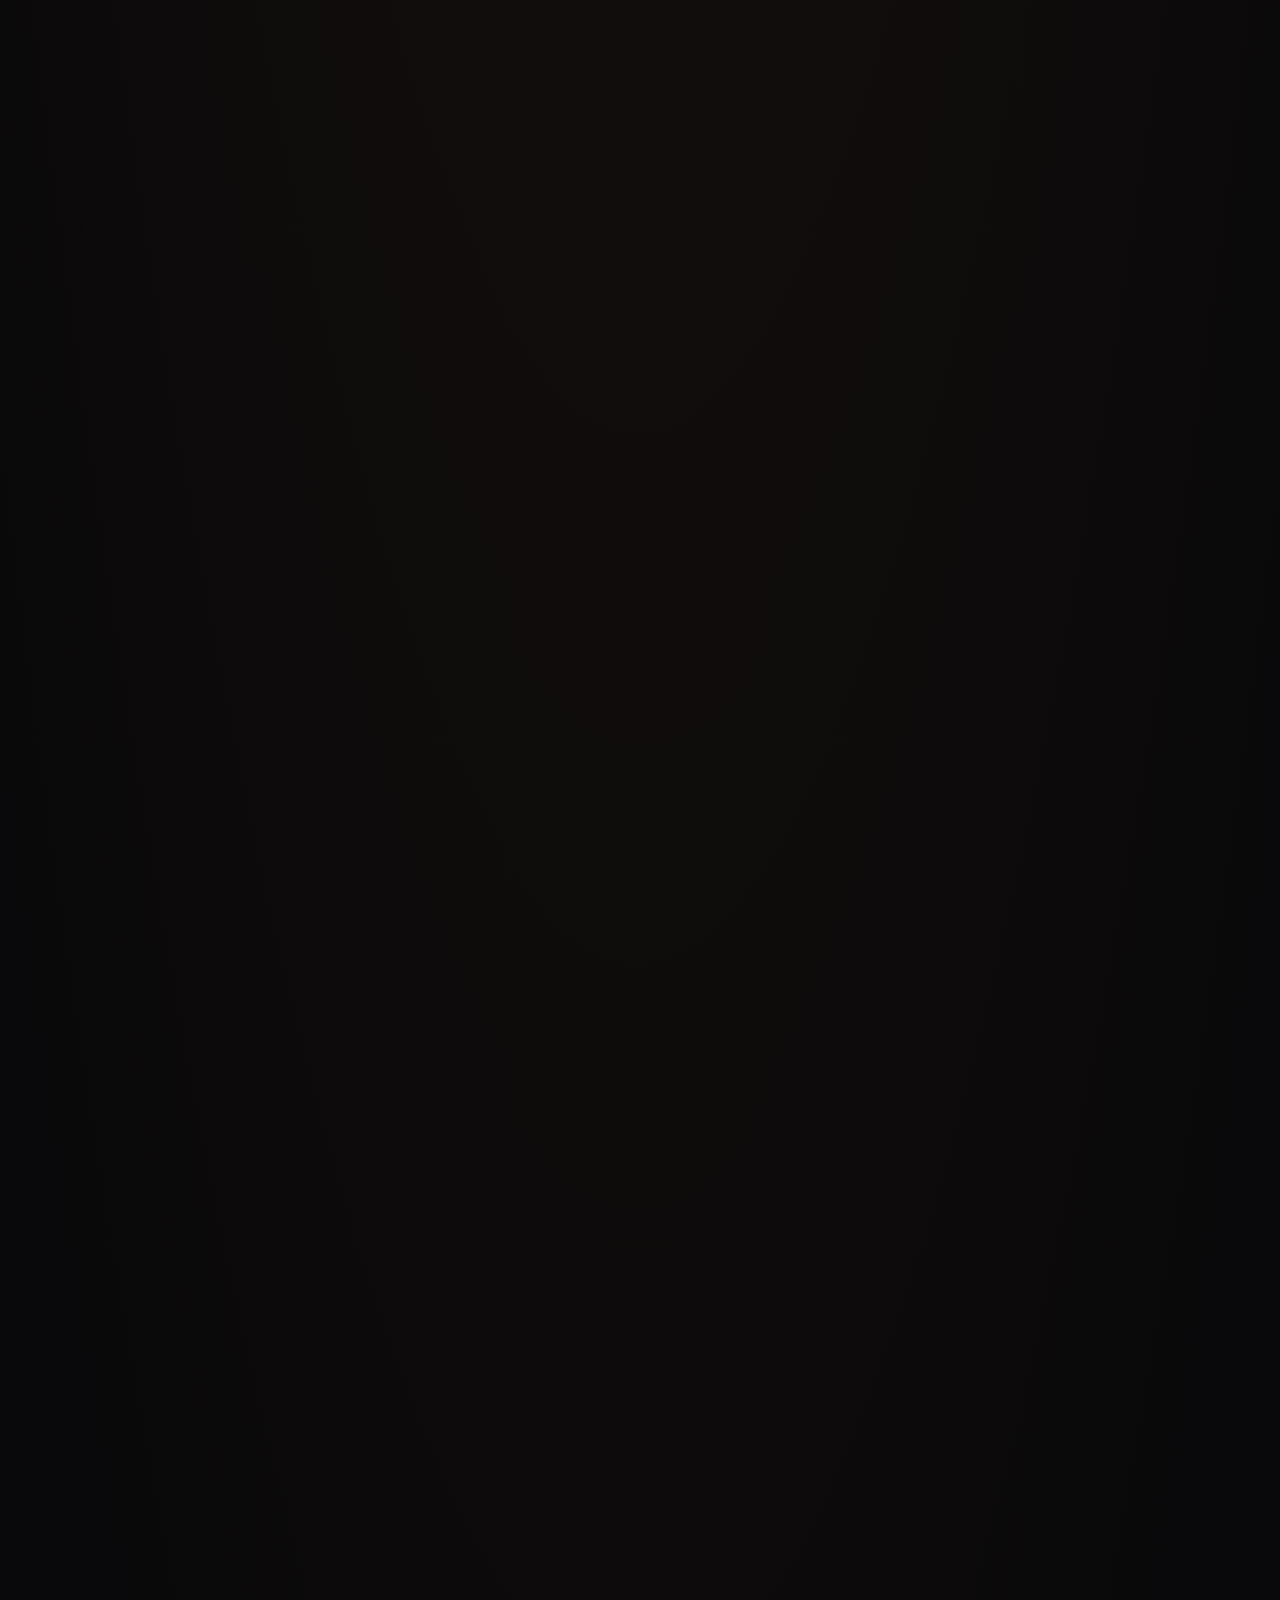
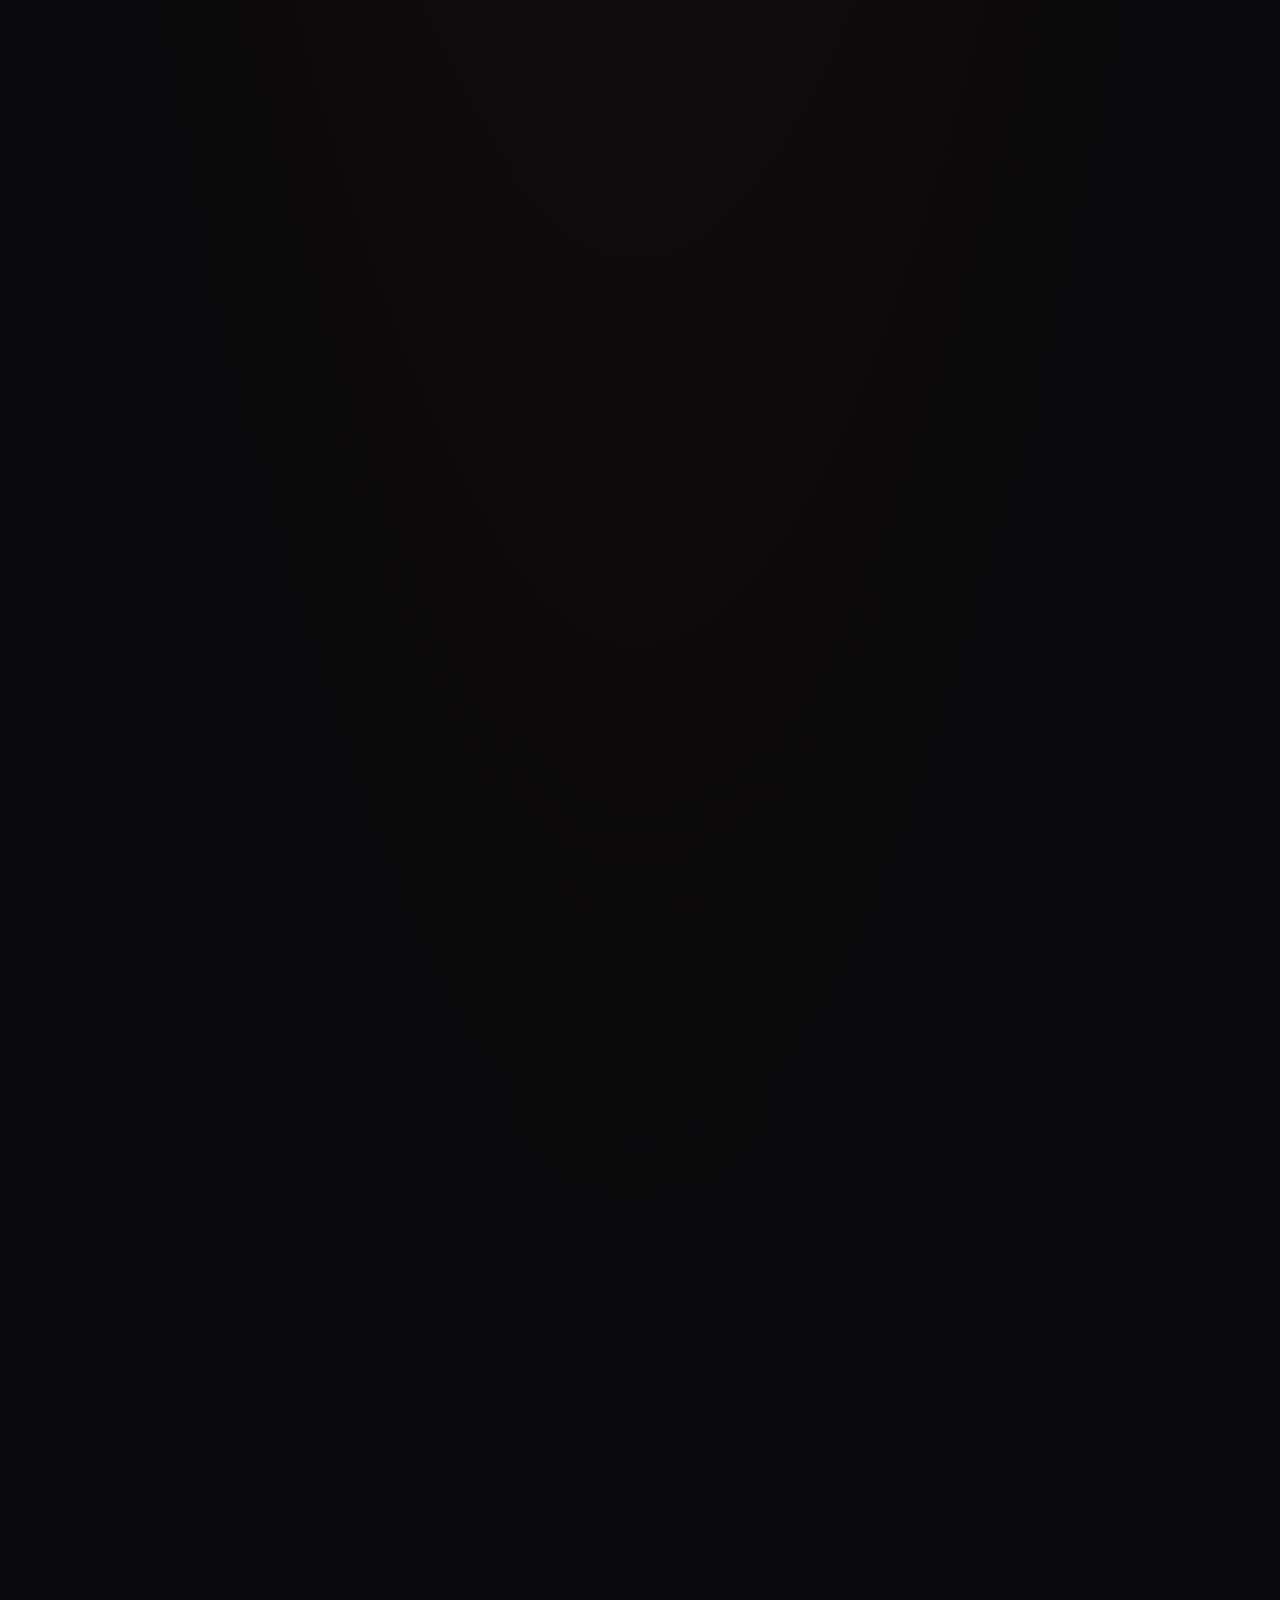
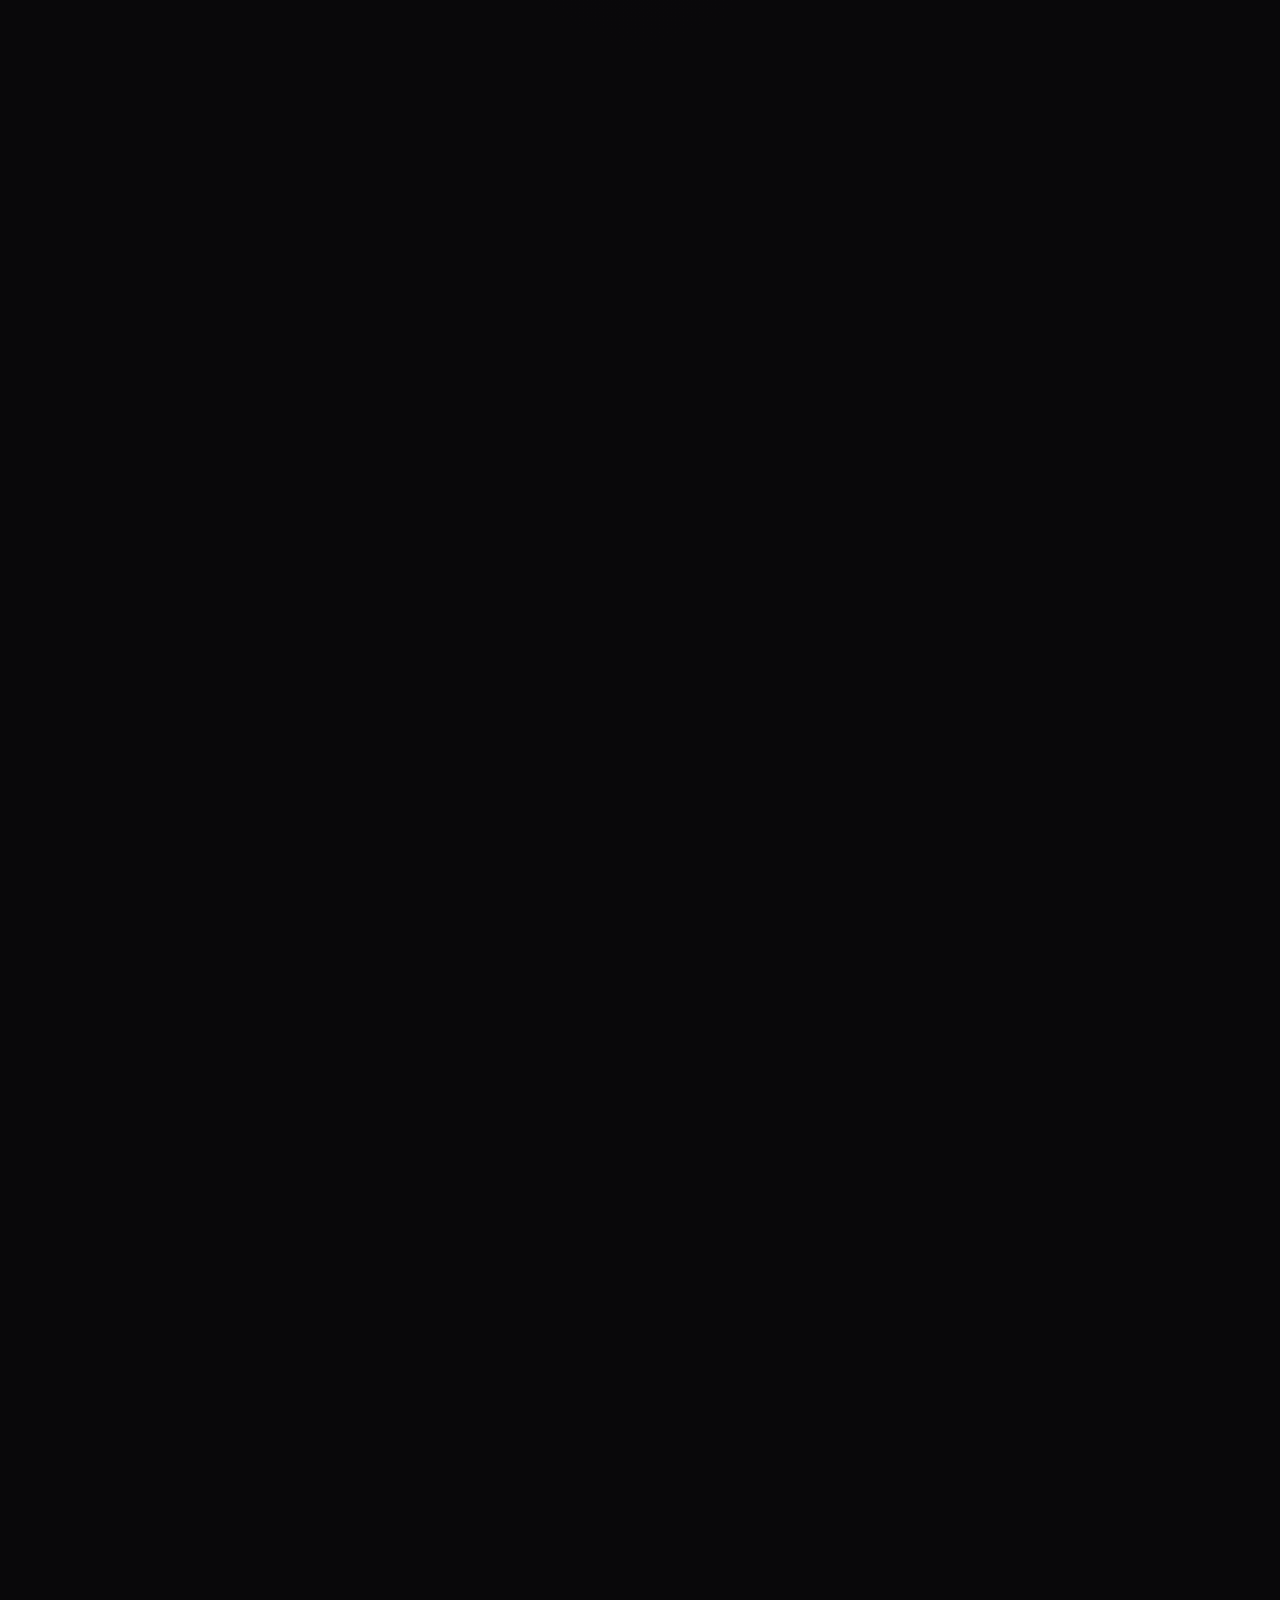
==== commit 42f909b3: "Add warm vignette, subtle grain, and ambient glow behind the book" ====
--- a/variant-c.html
+++ b/variant-c.html
@@ -62,6 +62,16 @@
     display: flex; flex-direction: column; align-items: center; justify-content: center;
     overflow: hidden;
   }
+  .stage::before {
+    content: "";
+    position: absolute;
+    left: 50%; top: 50%;
+    width: min(1000px, 95vw);
+    height: min(760px, 85vh);
+    transform: translate(-50%, -50%);
+    background: radial-gradient(circle, rgba(255,196,110,0.09), transparent 70%);
+    pointer-events: none;
+  }
 
   .book-cover {
     position: relative;
@@ -172,6 +182,59 @@
     opacity: 0; pointer-events: none;
   }
 
+  .lightbox-trigger { cursor: pointer; touch-action: manipulation; }
+
+  .hamburger {
+    display: none;
+    width: 40px; height: 40px;
+    border-radius: 10px;
+    border: 1px solid rgba(201,162,101,0.35);
+    background: transparent;
+    color: var(--cream);
+    font-size: 1.2rem;
+    line-height: 1;
+    cursor: pointer;
+    align-items: center; justify-content: center;
+  }
+
+  @media (max-width: 640px) {
+    .hamburger { display: flex; }
+    .sticky-head .services {
+      display: none;
+      order: 4;
+      flex-basis: 100%;
+      flex-direction: column;
+      align-items: stretch;
+      gap: 8px;
+      padding-top: 4px;
+    }
+    .sticky-head .services .svc-btn { width: 100%; }
+    .sticky-head.menu-open .services { display: flex; }
+    .cat-nav { display: none; }
+    .sticky-head.menu-open .cat-nav { display: flex; }
+  }
+
+  .lightbox {
+    position: fixed; inset: 0; z-index: 200;
+    background: rgba(0,0,0,0.92);
+    display: flex; align-items: center; justify-content: center;
+    opacity: 0; pointer-events: none;
+    transition: opacity 0.25s ease;
+    padding: 24px;
+  }
+  .lightbox.open { opacity: 1; pointer-events: auto; }
+  .lightbox img {
+    max-width: 92vw; max-height: 88vh; object-fit: contain;
+    border-radius: 6px; box-shadow: 0 30px 60px rgba(0,0,0,0.6);
+  }
+  .lightbox-close {
+    position: absolute; top: 20px; right: 20px;
+    width: 40px; height: 40px; border-radius: 50%;
+    background: rgba(255,255,255,0.12); color: var(--cream);
+    border: 1px solid rgba(255,255,255,0.25);
+    font-size: 1.1rem; cursor: pointer;
+  }
+
   .variant-tag {
     position: fixed; bottom: 16px; right: 16px; z-index: 60;
     font-size: 0.72rem; color: var(--muted);
@@ -185,6 +248,11 @@
     .page, .page-slot.right .face { padding: 12px 10px 10px; }
     .page .caption, .page-slot.right .face .caption { font-size: 0.74rem; margin-top: 8px; }
     .spine { width: 10px; }
+    /* the CTA pair no longer fits side by side at this width — stack them
+       full-width instead of letting the longer label get clipped by the
+       frame's overflow:hidden */
+    .overlay { flex-direction: column; align-items: stretch; padding: 10px; gap: 6px; }
+    .cta { font-size: 0.68rem; padding: 8px 10px; text-align: center; white-space: normal; }
   }
 
   @media (max-width: 460px) {
@@ -197,6 +265,7 @@
 <div class="sticky-head" id="top">
   <div class="topbar">
     <a class="brand" href="#top">Extra Visuals</a>
+    <button class="hamburger" id="hamburgerBtn" aria-label="Menu">☰</button>
     <div class="services">
       <button class="svc-btn" data-svc="photography" aria-pressed="true">
         <span class="fr">Photographie</span><span class="en">Photography</span>
@@ -222,15 +291,42 @@
 
 <div class="variant-tag">Variante C — Livre à deux pages / Two-page book spread</div>
 
+<div class="lightbox" id="lightbox" onclick="closeLightbox()">
+  <button class="lightbox-close" onclick="event.stopPropagation(); closeLightbox();">✕</button>
+  <img src="" alt="" onclick="event.stopPropagation()" />
+</div>
+
 <script src="shared/data.js"></script>
 <script>
   const root = document.getElementById('decks');
   const catNav = document.getElementById('catNav');
 
+  function openLightbox(src) {
+    const lb = document.getElementById('lightbox');
+    lb.querySelector('img').src = src;
+    lb.classList.add('open');
+  }
+  function closeLightbox() {
+    document.getElementById('lightbox').classList.remove('open');
+  }
+  document.addEventListener('keydown', (e) => {
+    if (e.key === 'Escape') closeLightbox();
+  });
+  // Delegated at the document level (rather than an inline handler on each
+  // <img>) because the right-hand page lives inside a rotating 3D element —
+  // some mobile browsers don't reliably hit-test taps on elements nested
+  // inside an actively-transformed 3D ancestor. A listener up at the
+  // document root sidesteps that: it only needs the tap to bubble, not to
+  // land pixel-precisely on a transformed node.
+  document.addEventListener('click', (e) => {
+    const trigger = e.target.closest('.lightbox-trigger');
+    if (trigger) openLightbox(trigger.dataset.lightboxSrc);
+  });
+
   function pageInner(entry) {
     let thumb;
     if (entry.img) {
-      thumb = `<img src="${entry.img}" alt="" loading="lazy" style="width:100%;height:100%;object-fit:cover;display:block;" />`;
+      thumb = `<img src="${entry.img}" alt="" loading="lazy" class="lightbox-trigger" data-lightbox-src="${entry.img}" style="width:100%;height:100%;object-fit:cover;display:block;" />`;
     } else {
       const bg = gradientFor(entry.seed);
       thumb = entry.kind === 'video'
@@ -305,6 +401,7 @@
   }
 
   function jumpToIndex(idx) {
+    document.getElementById('top').classList.remove('menu-open');
     const deck = document.querySelector('.deck');
     if (!deck) return;
     const n = deck._items.length;
@@ -462,11 +559,16 @@
   });
   window.addEventListener('resize', updateBooks);
 
+  document.getElementById('hamburgerBtn').addEventListener('click', () => {
+    document.getElementById('top').classList.toggle('menu-open');
+  });
+
   document.querySelectorAll('.svc-btn').forEach((btn) => {
     btn.addEventListener('click', () => {
       document.querySelectorAll('.svc-btn').forEach((b) => b.setAttribute('aria-pressed', 'false'));
       btn.setAttribute('aria-pressed', 'true');
       document.body.setAttribute('data-service', btn.dataset.svc);
+      document.getElementById('top').classList.remove('menu-open');
       render(btn.dataset.svc);
       window.scrollTo({ top: 0, behavior: 'instant' });
     });
--- a/shared/style.css
+++ b/shared/style.css
@@ -13,10 +13,22 @@
 * { box-sizing: border-box; }
 html, body { margin: 0; padding: 0; }
 body {
-  background: var(--ink);
+  background: radial-gradient(ellipse 80% 55% at 50% 28%, #1e1711 0%, #15110d 45%, #09080a 100%);
   color: var(--cream);
   font-family: 'Inter', sans-serif;
   overflow-x: hidden;
+}
+/* a faint grain over the vignette so large dark areas read as rich
+   rather than flat and empty */
+body::before {
+  content: "";
+  position: fixed;
+  inset: 0;
+  z-index: 0;
+  pointer-events: none;
+  opacity: 0.045;
+  mix-blend-mode: overlay;
+  background-image: url("data:image/svg+xml;utf8,<svg xmlns='http://www.w3.org/2000/svg'><filter id='n'><feTurbulence type='fractalNoise' baseFrequency='0.85' numOctaves='2' stitchTiles='stitch'/></filter><rect width='100%25' height='100%25' filter='url(%23n)'/></svg>");
 }
 h1, h2, h3 { font-family: 'Playfair Display', serif; margin: 0; }
 
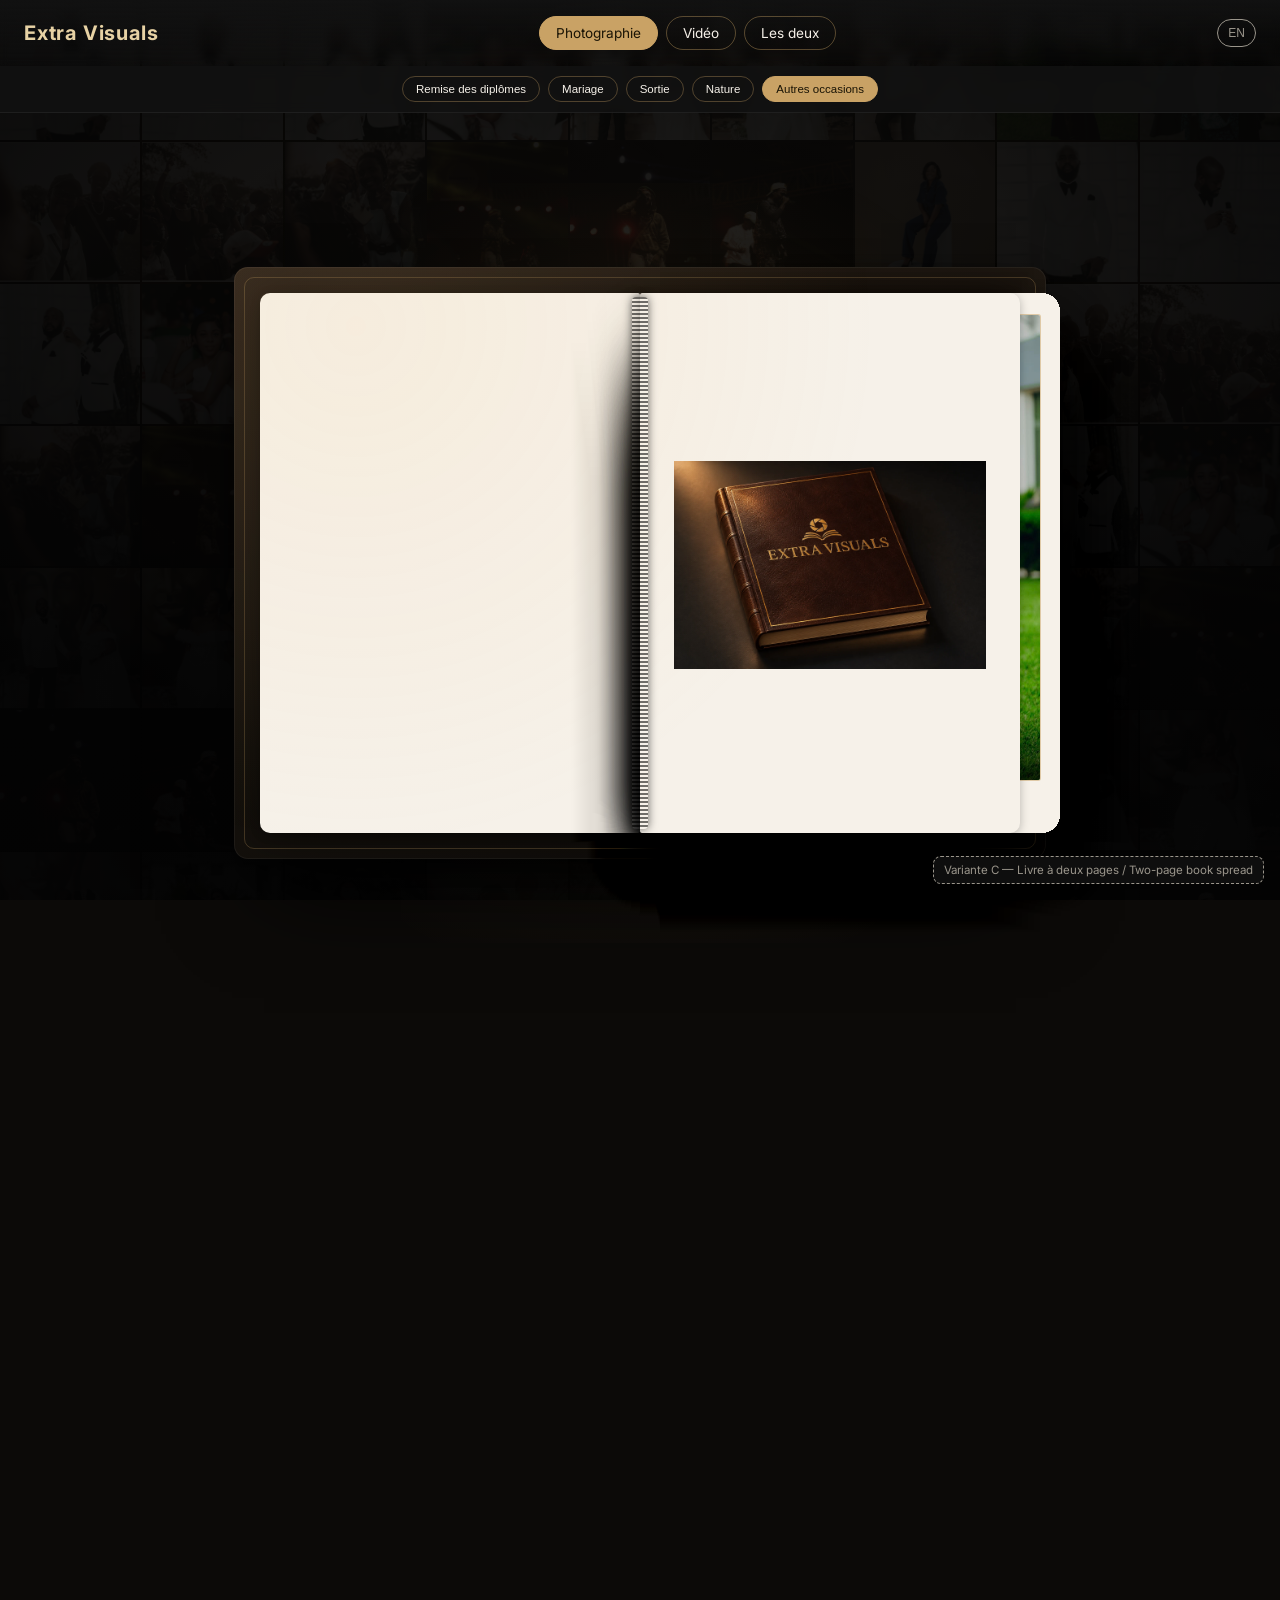
==== commit 5cc0d647: "Replace flat background with a dimmed grid of real event photos" ====
--- a/variant-c.html
+++ b/variant-c.html
@@ -261,6 +261,8 @@
 </style>
 </head>
 <body data-lang="fr" data-service="photography">
+
+<div class="bg-grid" id="bgGrid" aria-hidden="true"></div>
 
 <div class="sticky-head" id="top">
   <div class="topbar">
@@ -298,6 +300,14 @@
 
 <script src="shared/data.js"></script>
 <script>
+  (function populateBgGrid() {
+    const grid = document.getElementById('bgGrid');
+    const photos = allPhotoPaths();
+    const tiles = [];
+    for (let i = 0; i < 72; i++) tiles.push(photos[i % photos.length]);
+    grid.innerHTML = tiles.map((src) => `<img src="${src}" loading="lazy" alt="" />`).join('');
+  })();
+
   const root = document.getElementById('decks');
   const catNav = document.getElementById('catNav');
 
--- a/shared/style.css
+++ b/shared/style.css
@@ -13,22 +13,38 @@
 * { box-sizing: border-box; }
 html, body { margin: 0; padding: 0; }
 body {
-  background: radial-gradient(ellipse 80% 55% at 50% 28%, #1e1711 0%, #15110d 45%, #09080a 100%);
+  background: #0c0a08;
   color: var(--cream);
   font-family: 'Inter', sans-serif;
   overflow-x: hidden;
 }
-/* a faint grain over the vignette so large dark areas read as rich
-   rather than flat and empty */
-body::before {
-  content: "";
+
+/* a dimmed grid of real event photos, fixed behind everything, standing in
+   for a flat background — gives the whole site a photography-studio feel
+   even in the margins where no page content sits */
+.bg-grid {
   position: fixed;
   inset: 0;
   z-index: 0;
-  pointer-events: none;
-  opacity: 0.045;
-  mix-blend-mode: overlay;
-  background-image: url("data:image/svg+xml;utf8,<svg xmlns='http://www.w3.org/2000/svg'><filter id='n'><feTurbulence type='fractalNoise' baseFrequency='0.85' numOctaves='2' stitchTiles='stitch'/></filter><rect width='100%25' height='100%25' filter='url(%23n)'/></svg>");
+  display: grid;
+  grid-template-columns: repeat(auto-fill, minmax(140px, 1fr));
+  grid-auto-rows: 140px;
+  gap: 2px;
+  overflow: hidden;
+  filter: grayscale(0.35) brightness(0.5);
+}
+.bg-grid img { width: 100%; height: 100%; object-fit: cover; display: block; }
+/* sits after the <img> tiles in the DOM, so it dims them without needing
+   a separate stacking layer */
+.bg-grid::after {
+  content: "";
+  position: absolute; inset: 0;
+  background: radial-gradient(
+    ellipse 80% 55% at 50% 28%,
+    rgba(20,16,12,0.82) 0%,
+    rgba(14,11,9,0.9) 45%,
+    rgba(6,5,6,0.97) 100%
+  );
 }
 h1, h2, h3 { font-family: 'Playfair Display', serif; margin: 0; }
 
